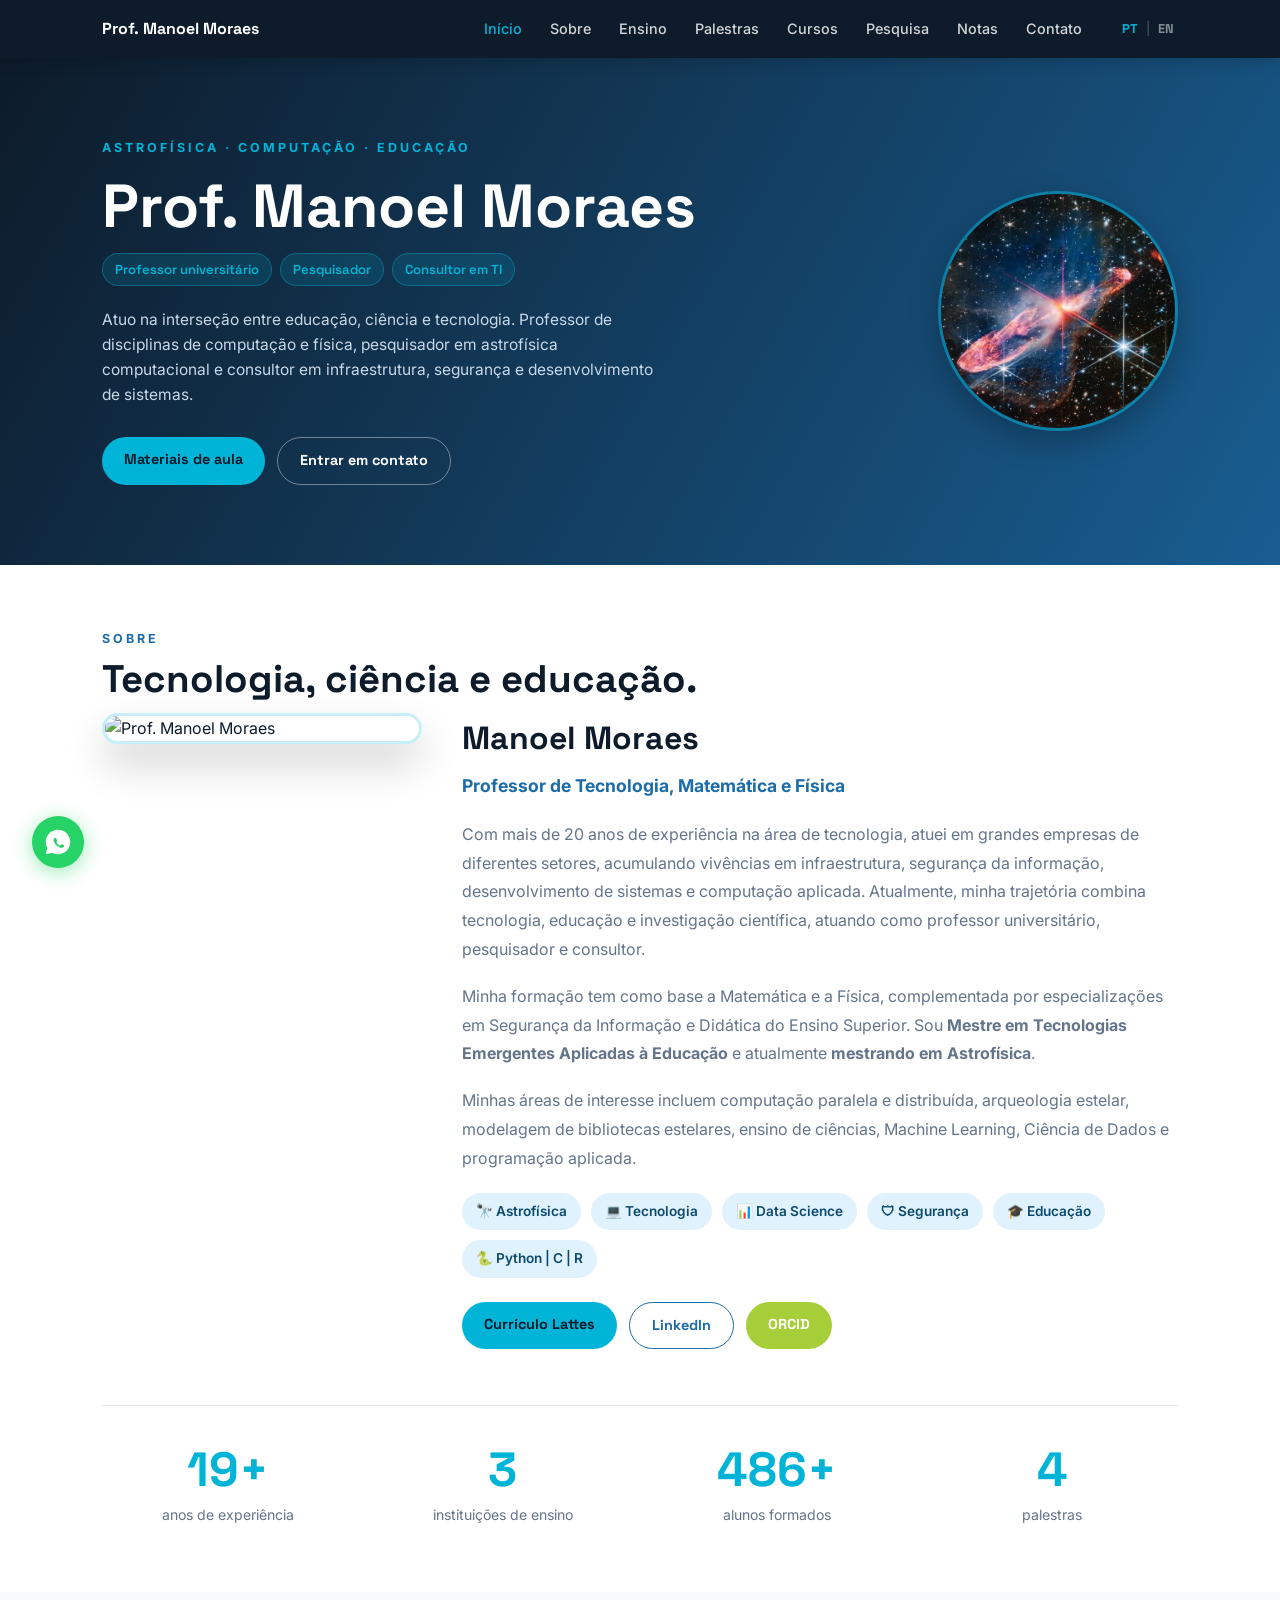
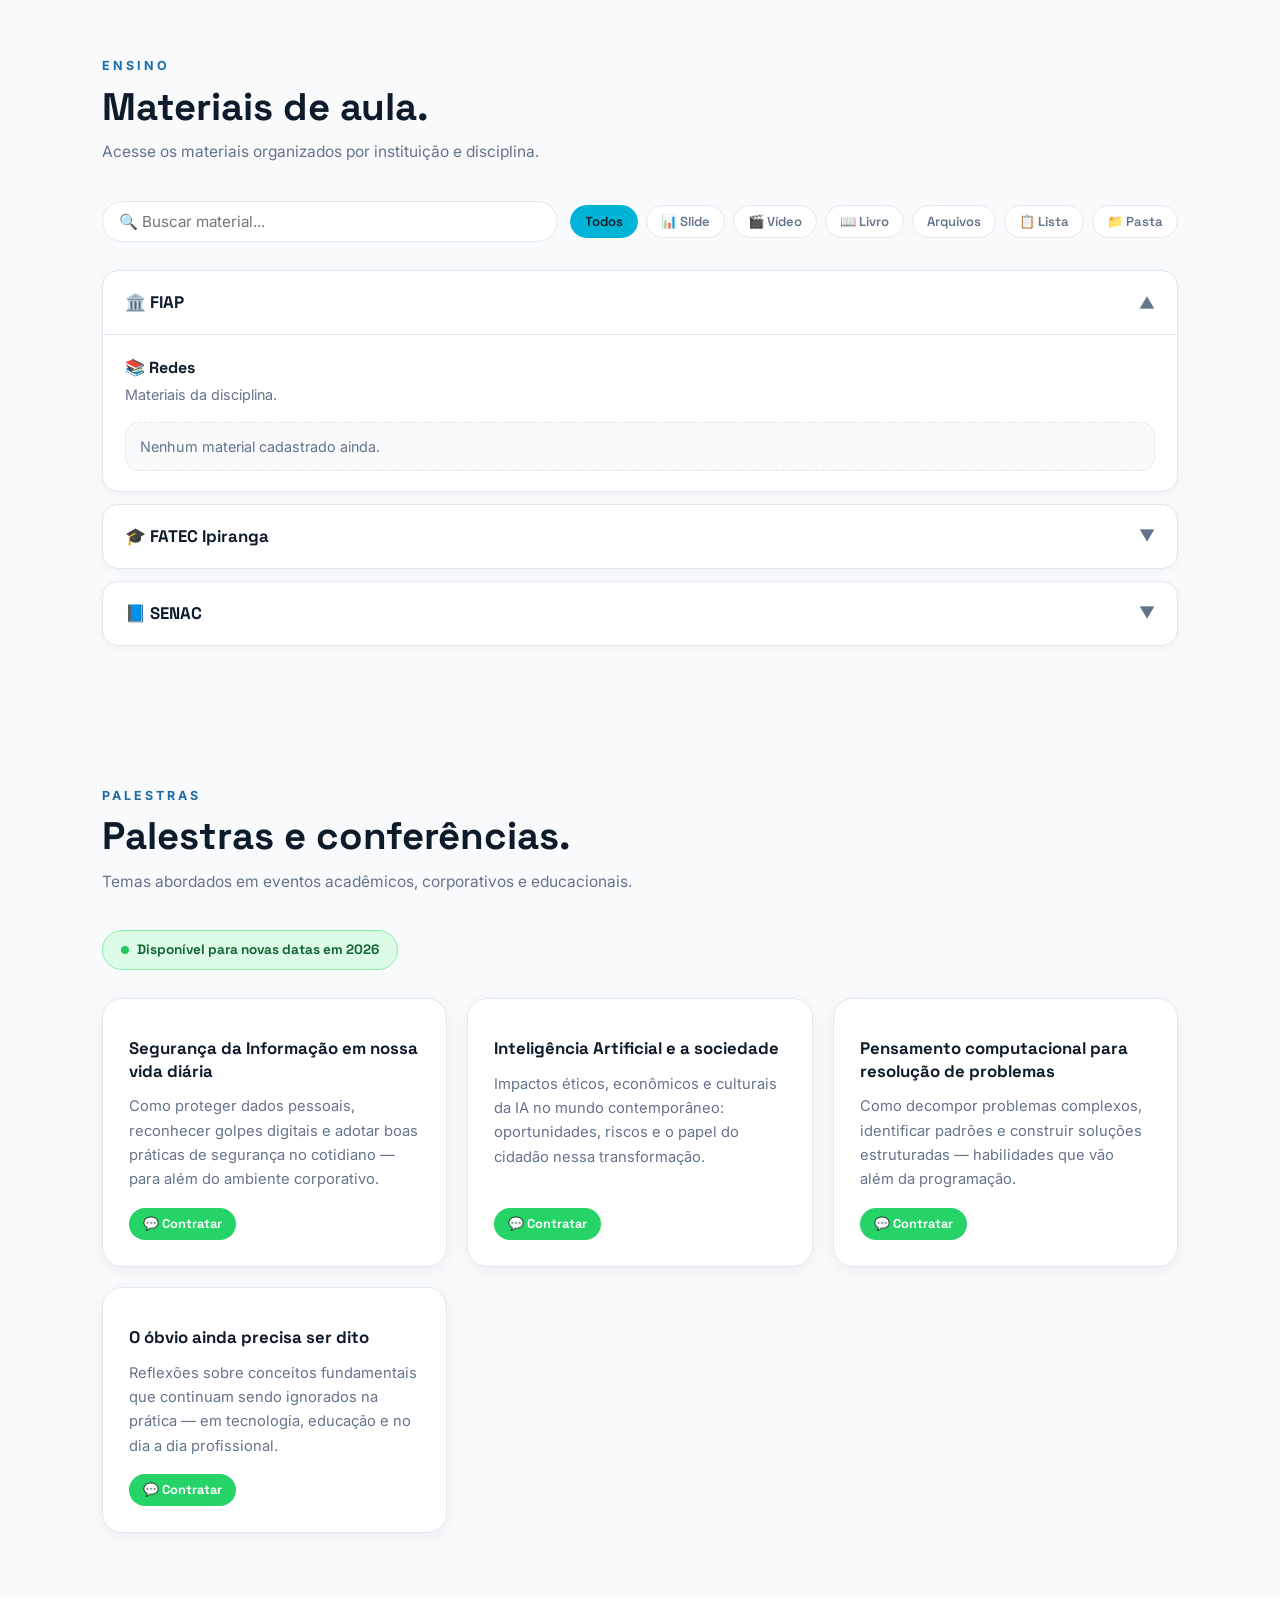
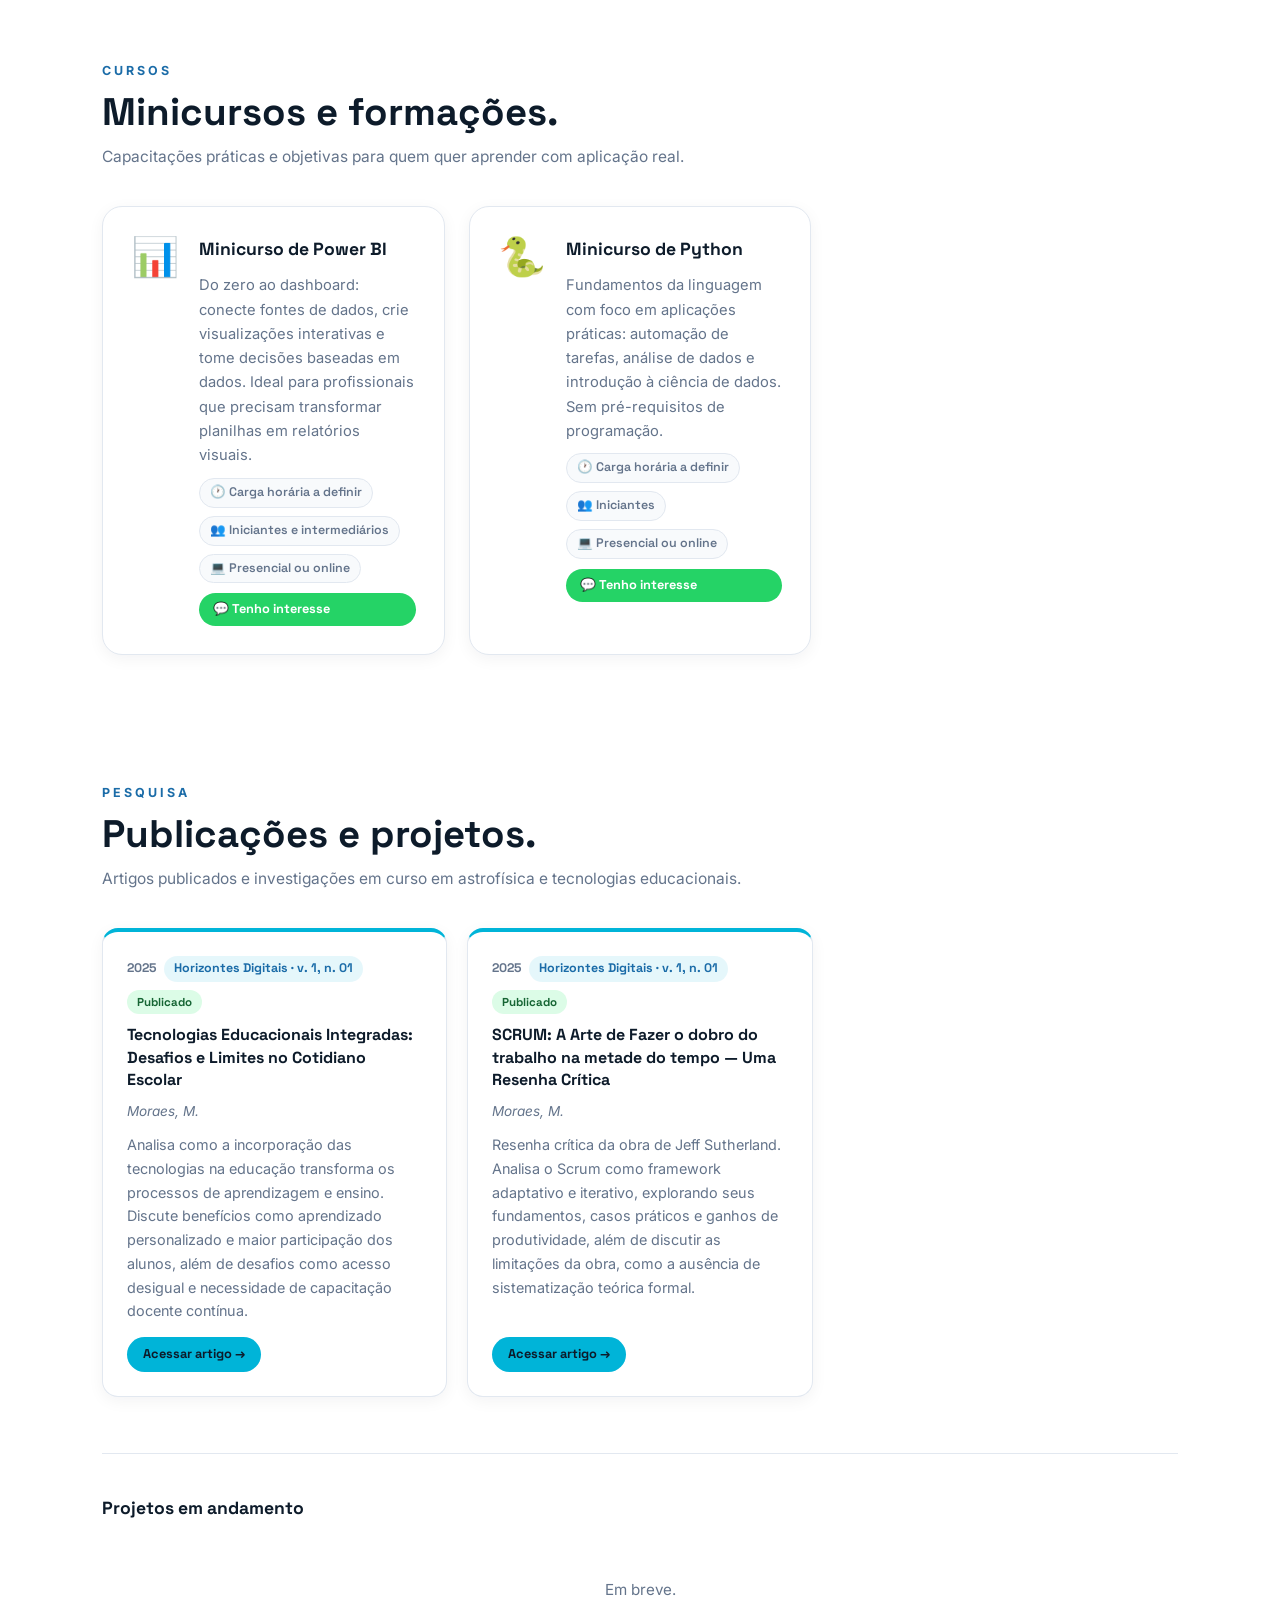
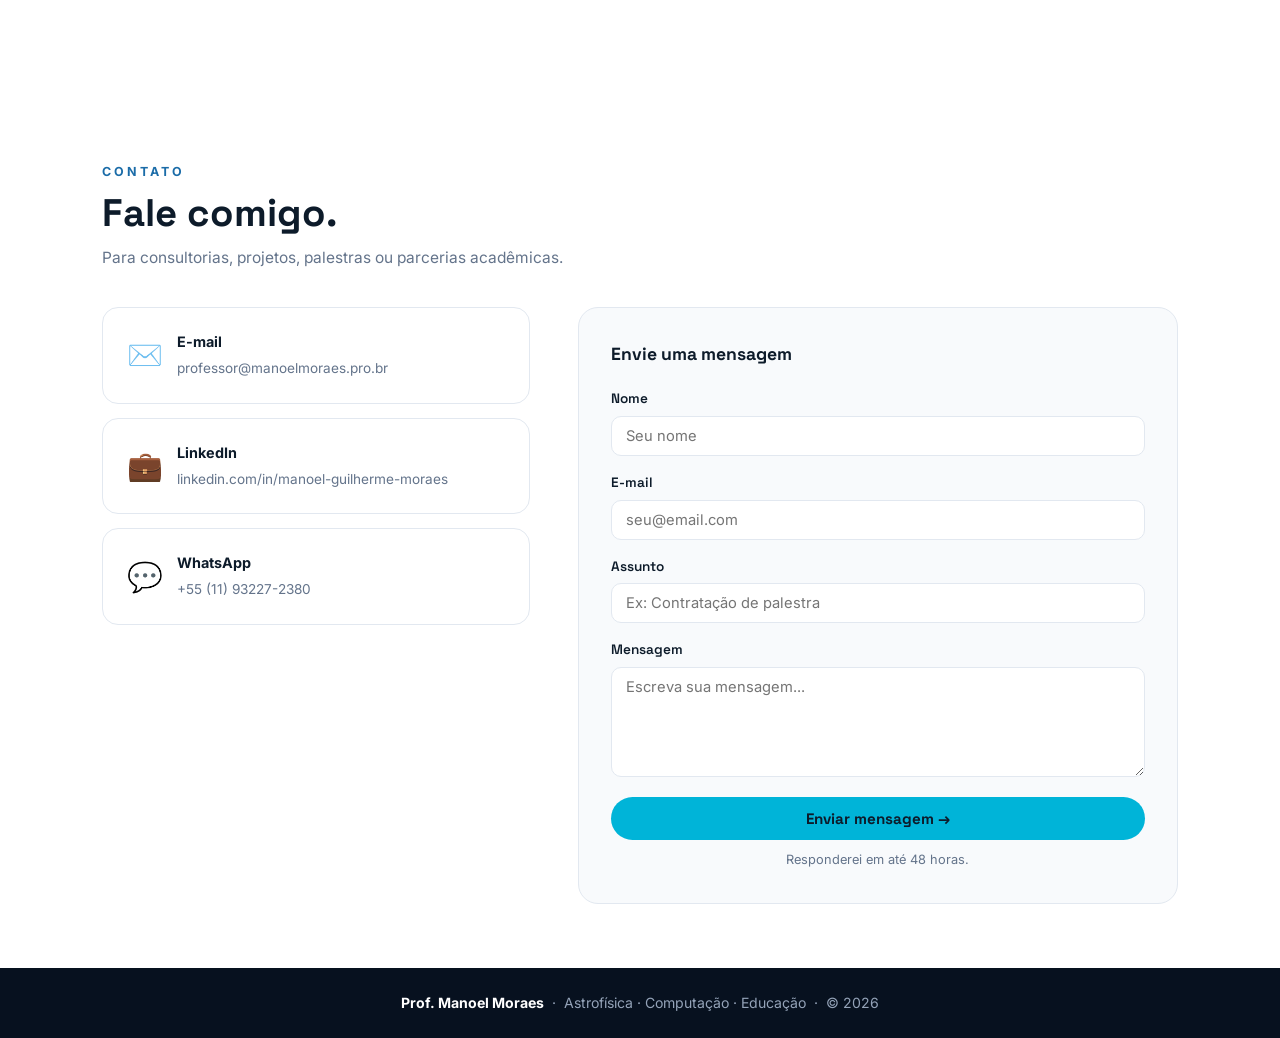
==== index.html @ 5696e964 ". ." ====
<!DOCTYPE html>
<html lang="pt-BR">
<head>
  <meta charset="UTF-8" />
  <meta name="viewport" content="width=device-width, initial-scale=1.0" />
  <title>Prof. Manoel Moraes</title>
  <meta name="description" content="Site pessoal do Prof. Manoel Moraes — professor universitário, pesquisador em astrofísica computacional e consultor em TI. Acesse materiais de aula, currículo e contato." />
  <meta property="og:title" content="Prof. Manoel Moraes" />
  <meta property="og:description" content="Professor universitário, pesquisador em astrofísica computacional e consultor em TI. Acesse materiais de aula e entre em contato." />
  <meta property="og:image" content="https://www.manoelmoraes.pro.br/images/og-image.png" />
  <meta property="og:url" content="https://www.manoelmoraes.pro.br/" />
  <meta property="og:type" content="website" />
  <meta name="twitter:card" content="summary_large_image" />
  <!-- Google Analytics GA4 -->
  <script async src="https://www.googletagmanager.com/gtag/js?id=G-PMF7R7HWPW"></script>
  <script>
    window.dataLayer = window.dataLayer || [];
    function gtag(){dataLayer.push(arguments);}
    gtag('js', new Date());
    gtag('config', 'G-PMF7R7HWPW');
  </script>
  <link rel="preload" as="image" href="images/estrela.webp" type="image/webp" />
  <link rel="sitemap" type="application/xml" href="/sitemap.xml" />
  <link rel="icon" href="favicon.svg" type="image/svg+xml" />
  <link rel="preconnect" href="https://fonts.googleapis.com" />
  <link rel="preconnect" href="https://fonts.gstatic.com" crossorigin />
  <link href="https://fonts.googleapis.com/css2?family=Space+Grotesk:wght@400;600;700;800&family=Inter:wght@400;500&display=swap" rel="stylesheet" />
  <link rel="stylesheet" href="style.css" />
  <!-- Schema markup estruturado -->
  <script type="application/ld+json">
  {
    "@context": "https://schema.org",
    "@graph": [
      {
        "@type": "Person",
        "@id": "https://www.manoelmoraes.pro.br/#manoel",
        "name": "Manoel Moraes",
        "url": "https://www.manoelmoraes.pro.br",
        "image": "https://www.manoelmoraes.pro.br/images/manoel.webp",
        "jobTitle": "Professor Universitário, Pesquisador e Consultor em TI",
        "description": "Professor de Tecnologia, Matemática e Física com mais de 20 anos de experiência. Mestre em Tecnologias Emergentes Aplicadas à Educação e mestrando em Astrofísica.",
        "knowsAbout": ["Astrofísica", "Computação Paralela", "Segurança da Informação", "Machine Learning", "Ciência de Dados", "Redes de Computadores"],
        "sameAs": [
          "https://www.linkedin.com/in/manoel-guilherme-moraes/",
          "https://orcid.org/0009-0005-3374-6882",
          "http://lattes.cnpq.br/6206020585537153"
        ],
        "worksFor": [
          { "@type": "EducationalOrganization", "name": "FIAP" },
          { "@type": "EducationalOrganization", "name": "FATEC Ipiranga" },
          { "@type": "EducationalOrganization", "name": "SENAC" }
        ],
        "email": "professor@manoelmoraes.pro.br"
      },
      {
        "@type": "Course",
        "name": "Minicurso de Power BI",
        "description": "Do zero ao dashboard: conecte fontes de dados, crie visualizações interativas e tome decisões baseadas em dados.",
        "provider": { "@id": "https://www.manoelmoraes.pro.br/#manoel" },
        "courseMode": ["onsite", "online"],
        "educationalLevel": "Iniciantes e intermediários",
        "inLanguage": "pt-BR",
        "url": "https://www.manoelmoraes.pro.br/#cursos"
      },
      {
        "@type": "Course",
        "name": "Minicurso de Python",
        "description": "Fundamentos da linguagem com foco em aplicações práticas: automação de tarefas, análise de dados e introdução à ciência de dados.",
        "provider": { "@id": "https://www.manoelmoraes.pro.br/#manoel" },
        "courseMode": ["onsite", "online"],
        "educationalLevel": "Iniciantes",
        "inLanguage": "pt-BR",
        "url": "https://www.manoelmoraes.pro.br/#cursos"
      }
    ]
  }
  </script>
</head>
<body>

<div id="google_translate_element" style="display:none"></div>

<header>
  <a class="logo" href="#inicio">Prof. Manoel Moraes</a>

  <button class="hamburger" id="hamburger" aria-label="Abrir menu" aria-expanded="false">
    <span></span><span></span><span></span>
  </button>

  <nav class="links" id="menu" aria-label="Menu principal">
    <a href="#inicio">Início</a>
    <a href="#sobre">Sobre</a>
    <a href="#ensino">Ensino</a>
    <a href="#palestras">Palestras</a>
    <a href="#cursos">Cursos</a>
    <a href="#pesquisa">Pesquisa</a>
    <a href="notas.html">Notas</a>
    <a href="#contato">Contato</a>
    <div class="lang-toggle">
      <button class="lang-btn ativo" id="btn-pt" onclick="traduzirPara('pt')">PT</button>
      <span>|</span>
      <button class="lang-btn" id="btn-en" onclick="traduzirPara('en')">EN</button>
    </div>
  </nav>
</header>

<!-- Hero -->
<section class="hero" id="inicio">
  <div>
    <div class="hero-tag">Astrofísica · Computação · Educação</div>
    <h1>Prof. Manoel Moraes</h1>

    <div class="roles">
      <span class="role">Professor universitário</span>
      <span class="role">Pesquisador</span>
      <span class="role">Consultor em TI</span>
    </div>

    <p class="hero-desc">
      Atuo na interseção entre educação, ciência e tecnologia. Professor de disciplinas de computação e física,
      pesquisador em astrofísica computacional e consultor em infraestrutura, segurança e desenvolvimento de sistemas.
    </p>

    <div class="hero-btns">
      <a class="btn btn-primary" href="#ensino">Materiais de aula</a>
      <a class="btn btn-outline" href="#contato">Entrar em contato</a>
    </div>
  </div>

  <div class="hero-photo">
    <picture>
      <source srcset="images/estrela.webp" type="image/webp">
      <img src="images/estrela.png" alt="Astrofísica">
    </picture>
</div>
</section>

<!-- Sobre -->
<section id="sobre" class="bg-branco">
  <div class="sec-tag">Sobre</div>
  <h2>Tecnologia, ciência e educação.</h2>

  <div class="sobre-grid">
    <div class="sobre-foto">
      <picture>
        <source srcset="images/manoel.webp" type="image/webp">
        <img src="images/manoel.png" alt="Prof. Manoel Moraes" loading="lazy">
      </picture>
    </div>

    <div class="sobre-content">
      <h3>Manoel Moraes</h3>
      <h4>Professor de Tecnologia, Matemática e Física</h4>

      <p>
        Com mais de 20 anos de experiência na área de tecnologia, atuei em grandes
        empresas de diferentes setores, acumulando vivências em infraestrutura,
        segurança da informação, desenvolvimento de sistemas e computação aplicada.
        Atualmente, minha trajetória combina tecnologia, educação e investigação
        científica, atuando como professor universitário, pesquisador e consultor.
      </p>

      <p>
        Minha formação tem como base a Matemática e a Física, complementada por
        especializações em Segurança da Informação e Didática do Ensino Superior.
        Sou <strong>Mestre em Tecnologias Emergentes Aplicadas à Educação</strong>
        e atualmente <strong>mestrando em Astrofísica</strong>.
      </p>

      <p>
        Minhas áreas de interesse incluem computação paralela e distribuída,
        arqueologia estelar, modelagem de bibliotecas estelares, ensino de ciências,
        Machine Learning, Ciência de Dados e programação aplicada.
      </p>

      <div class="skills-badges">
        <span>🔭 Astrofísica</span>
        <span>💻 Tecnologia</span>
        <span>📊 Data Science</span>
        <span>🛡 Segurança</span>
        <span>🎓 Educação</span>
        <span>🐍 Python | C | R</span>
      </div>

      <div class="sobre-links">
        <a href="http://lattes.cnpq.br/6206020585537153" class="btn btn-primary" target="_blank" rel="noopener">Currículo Lattes</a>
        <a href="https://www.linkedin.com/in/manoel-guilherme-moraes/" class="btn btn-outline-dark" target="_blank" rel="noopener noreferrer">LinkedIn</a>
        <a href="https://orcid.org/0009-0005-3374-6882" class="btn btn-orcid" target="_blank" rel="noopener noreferrer">ORCID</a>
      </div>
    </div>
  </div>

  <div class="sobre-stats">
    <div class="stat-item">
      <span class="stat-num" data-target="20" data-suffix="+">0</span>
      <span class="stat-label">anos de experiência</span>
    </div>
    <div class="stat-item">
      <span class="stat-num" data-target="3">0</span>
      <span class="stat-label">instituições de ensino</span>
    </div>
    <div class="stat-item">
      <span class="stat-num" data-target="500" data-suffix="+">0</span>
      <span class="stat-label">alunos formados</span>
    </div>
    <div class="stat-item">
      <span class="stat-num" data-target="4">0</span>
      <span class="stat-label">palestras</span>
    </div>
  </div>
</section>

<!-- Ensino -->
<section id="ensino">
  <div class="sec-tag">Ensino</div>
  <h2>Materiais de aula.</h2>
  <p class="desc ensino-intro">
    Acesse os materiais organizados por instituição e disciplina.
   </p>

  <div class="ensino-filtros">
    <input type="search" id="ensino-busca" placeholder="🔍 Buscar material..." autocomplete="off" />
    <div class="filtro-tipos" id="filtro-tipos">
      <button class="filtro-btn ativo" data-tipo="todos">Todos</button>
    </div>
  </div>
  <div id="ensino-container"></div>
</section>

<!-- Palestras -->
<section id="palestras">
  <div class="sec-tag">Palestras</div>
  <h2>Palestras e conferências.</h2>
  <p class="desc">Temas abordados em eventos acadêmicos, corporativos e educacionais.</p>
  <div class="disponibilidade-badge">Disponível para novas datas em 2026</div>
  <div id="palestras-container"></div>
</section>

<!-- Cursos -->
<section id="cursos" class="bg-branco">
  <div class="sec-tag">Cursos</div>
  <h2>Minicursos e formações.</h2>
  <p class="desc">Capacitações práticas e objetivas para quem quer aprender com aplicação real.</p>

  <div class="cursos-grid">

    <div class="curso-card">
      <div class="curso-icone">📊</div>
      <div class="curso-info">
        <h3>Minicurso de Power BI</h3>
        <p>Do zero ao dashboard: conecte fontes de dados, crie visualizações interativas e tome decisões baseadas em dados. Ideal para profissionais que precisam transformar planilhas em relatórios visuais.</p>
        <div class="curso-meta">
          <span class="curso-tag">🕐 Carga horária a definir</span>
          <span class="curso-tag">👥 Iniciantes e intermediários</span>
          <span class="curso-tag">💻 Presencial ou online</span>
        </div>
        <a class="palestra-btn contratar" href="https://wa.me/5511932272380?text=Ol%C3%A1%2C%20Prof.%20Manoel!%20Tenho%20interesse%20no%20Minicurso%20de%20Power%20BI.%20Podemos%20conversar%3F" target="_blank" rel="noopener">💬 Tenho interesse</a>
      </div>
    </div>

    <div class="curso-card">
      <div class="curso-icone">🐍</div>
      <div class="curso-info">
        <h3>Minicurso de Python</h3>
        <p>Fundamentos da linguagem com foco em aplicações práticas: automação de tarefas, análise de dados e introdução à ciência de dados. Sem pré-requisitos de programação.</p>
        <div class="curso-meta">
          <span class="curso-tag">🕐 Carga horária a definir</span>
          <span class="curso-tag">👥 Iniciantes</span>
          <span class="curso-tag">💻 Presencial ou online</span>
        </div>
        <a class="palestra-btn contratar" href="https://wa.me/5511932272380?text=Ol%C3%A1%2C%20Prof.%20Manoel!%20Tenho%20interesse%20no%20Minicurso%20de%20Python.%20Podemos%20conversar%3F" target="_blank" rel="noopener">💬 Tenho interesse</a>
      </div>
    </div>

  </div>
</section>

<!-- Pesquisa -->
<section id="pesquisa" class="bg-branco">
  <div class="sec-tag">Pesquisa</div>
  <h2>Publicações e projetos.</h2>
  <p class="desc">Artigos publicados e investigações em curso em astrofísica e tecnologias educacionais.</p>
  <div id="pesquisa-container"></div>
  <div class="pesquisa-projetos">
    <h3 class="pesquisa-subtitulo">Projetos em andamento</h3>
    <div id="projetos-container"></div>
  </div>
</section>

<!-- Contato -->
<section id="contato" class="bg-branco">
  <div class="sec-tag">Contato</div>
  <h2>Fale comigo.</h2>
  <p class="desc">Para consultorias, projetos, palestras ou parcerias acadêmicas.</p>

  <div class="contato-layout">
    <div class="contato-canais">
      <a class="contato-item" href="mailto:professor@manoelmoraes.pro.br">
        <span class="ico">✉️</span>
        <div>
          <strong>E-mail</strong>
          <span>professor@manoelmoraes.pro.br</span>
        </div>
      </a>
      <a class="contato-item" href="https://www.linkedin.com/in/manoel-guilherme-moraes/" target="_blank" rel="noopener">
        <span class="ico">💼</span>
        <div>
          <strong>LinkedIn</strong>
          <span>linkedin.com/in/manoel-guilherme-moraes</span>
        </div>
      </a>
      <a class="contato-item" href="https://wa.me/5511932272380" target="_blank" rel="noopener">
        <span class="ico">💬</span>
        <div>
          <strong>WhatsApp</strong>
          <span>+55 (11) 93227-2380</span>
        </div>
      </a>
    </div>

    <!-- Formulário Web3Forms (gratuito) — substitua YOUR_ACCESS_KEY pela chave obtida em web3forms.com -->
    <form class="contato-form" id="contato-form">
      <input type="hidden" name="access_key" value="2357dff0-b87d-45b0-a7f8-3ebf77cea35e" />
      <input type="hidden" name="subject" value="Novo contato — site Prof. Manoel Moraes" />
      <input type="checkbox" name="botcheck" style="display:none" />
      <h3>Envie uma mensagem</h3>
      <div class="form-grupo">
        <label for="nome">Nome</label>
        <input type="text" id="nome" name="name" placeholder="Seu nome" required />
      </div>
      <div class="form-grupo">
        <label for="email">E-mail</label>
        <input type="email" id="email" name="email" placeholder="seu@email.com" required />
      </div>
      <div class="form-grupo">
        <label for="assunto">Assunto</label>
        <input type="text" id="assunto" name="assunto" placeholder="Ex: Contratação de palestra" />
      </div>
      <div class="form-grupo">
        <label for="mensagem">Mensagem</label>
        <textarea id="mensagem" name="message" placeholder="Escreva sua mensagem..." required></textarea>
      </div>
      <button type="submit" class="form-submit" id="form-btn">Enviar mensagem →</button>
      <p class="form-aviso" id="form-status">Responderei em até 48 horas.</p>
    </form>
  </div>
</section>

<button id="topo-btn" aria-label="Voltar ao topo" onclick="window.scrollTo({top:0,behavior:'smooth'})">↑</button>

<a id="whatsapp-btn"
   href="https://wa.me/5511932272380?text=Ol%C3%A1%2C%20Prof.%20Manoel!%20Vim%20pelo%20seu%20site%20e%20gostaria%20de%20conversar."
   target="_blank" rel="noopener" aria-label="Conversar no WhatsApp">
  <svg viewBox="0 0 32 32" fill="none" xmlns="http://www.w3.org/2000/svg" width="28" height="28">
    <path d="M16 2C8.268 2 2 8.268 2 16c0 2.478.668 4.799 1.832 6.793L2 30l7.43-1.807A13.94 13.94 0 0016 30c7.732 0 14-6.268 14-14S23.732 2 16 2z" fill="#fff"/>
    <path d="M22.5 19.5c-.3-.15-1.77-.87-2.04-.97-.27-.1-.47-.15-.67.15-.2.3-.77.97-.94 1.17-.17.2-.35.22-.65.07-.3-.15-1.27-.47-2.42-1.49-.9-.8-1.5-1.78-1.68-2.08-.17-.3-.02-.46.13-.61.13-.13.3-.35.45-.52.15-.17.2-.3.3-.5.1-.2.05-.37-.02-.52-.07-.15-.67-1.62-.92-2.22-.24-.58-.49-.5-.67-.51-.17-.01-.37-.01-.57-.01-.2 0-.52.07-.8.37-.27.3-1.04 1.02-1.04 2.48 0 1.46 1.07 2.87 1.22 3.07.15.2 2.1 3.2 5.08 4.49.71.31 1.26.49 1.69.63.71.23 1.36.2 1.87.12.57-.09 1.77-.72 2.02-1.42.25-.7.25-1.3.17-1.42-.07-.12-.27-.2-.57-.35z" fill="#25D366"/>
  </svg>
</a>

<footer>
  <strong>Prof. Manoel Moraes</strong> &nbsp;·&nbsp;
  Astrofísica · Computação · Educação &nbsp;·&nbsp;
  © 2026
</footer>

<script src="script.js" charset="UTF-8"></script>

<!-- Google Translate -->
<script>
  function googleTranslateElementInit() {
    new google.translate.TranslateElement({
      pageLanguage: 'pt',
      includedLanguages: 'en',
      autoDisplay: false
    }, 'google_translate_element');
  }

  function traduzirPara(lang) {
    const select = document.querySelector('.goog-te-combo');
    if (!select) return;
    select.value = lang === 'en' ? 'en' : '';
    select.dispatchEvent(new Event('change'));
    document.getElementById('btn-pt').classList.toggle('ativo', lang === 'pt');
    document.getElementById('btn-en').classList.toggle('ativo', lang === 'en');
  }
</script>
<script src="//translate.google.com/translate_a/element.js?cb=googleTranslateElementInit"></script>

</body>
</html>
---- style.css ----
:root {
      --azul:  #0D1B2A;
      --ciano: #00B4D8;
      --cinza: #64748B;
      --linha: #E2E8F0;
      --fundo: #F8FAFC;
    }

    *, *::before, *::after { box-sizing: border-box; margin: 0; padding: 0; }
    html { scroll-behavior: smooth; }

    body {
      font-family: 'Inter', sans-serif;
      background: var(--fundo);
      color: var(--azul);
      line-height: 1.6;
    }

    h1, h2, h3, .logo { font-family: 'Space Grotesk', sans-serif; }

    /* ── Header ── */
    header {
      background: var(--azul);
      padding: 16px 8%;
      position: sticky;
      top: 0;
      z-index: 100;
      display: flex;
      justify-content: space-between;
      align-items: center;
      box-shadow: 0 2px 16px rgba(0,0,0,0.2);
    }

    .logo {
      color: #fff;
      font-size: 1rem;
      font-weight: 700;
      text-decoration: none;
    }

    nav { display: flex; gap: 28px; align-items: center; }

    nav a {
      color: rgba(255,255,255,0.82);
      text-decoration: none;
      font-size: 0.9rem;
      font-weight: 500;
      transition: color 0.2s;
    }

    nav a:hover { color: var(--ciano); }

    /* ── Toggle PT/EN ── */
    .lang-toggle {
      display: flex;
      align-items: center;
      gap: 4px;
      margin-left: 8px;
      color: rgba(255,255,255,0.3);
      font-size: 0.8rem;
    }

    .lang-btn {
      background: none;
      border: none;
      color: rgba(255,255,255,0.5);
      font-size: 0.8rem;
      font-weight: 700;
      font-family: 'Space Grotesk', sans-serif;
      cursor: pointer;
      padding: 2px 4px;
      border-radius: 4px;
      transition: color 0.15s;
    }

    .lang-btn:hover { color: #fff; }
    .lang-btn.ativo  { color: var(--ciano); }

    /* Esconde barra e frame do Google Translate */
    .goog-te-banner-frame,
    #goog-gt-tt,
    .goog-te-balloon-frame { display: none !important; }
    body { top: 0 !important; }
    nav a.ativo { color: var(--ciano); }

    /* Hamburger */
    .hamburger {
      display: none;
      flex-direction: column;
      gap: 5px;
      background: none;
      border: none;
      cursor: pointer;
      padding: 4px;
    }
    .hamburger span {
      display: block;
      width: 22px;
      height: 2px;
      background: #fff;
      border-radius: 2px;
      transition: 0.3s;
    }
    .hamburger.aberto span:nth-child(1) { transform: translateY(7px) rotate(45deg); }
    .hamburger.aberto span:nth-child(2) { opacity: 0; }
    .hamburger.aberto span:nth-child(3) { transform: translateY(-7px) rotate(-45deg); }

    /* ── Hero ── */
    .hero {
      background:
        linear-gradient(120deg, rgba(13,27,42,0.96), rgba(27,108,168,0.82)),
        var(--azul);
      color: #fff;
      padding: 80px 8%;
      display: grid;
      grid-template-columns: 1fr auto;
      gap: 48px;
      align-items: center;
    }

    .hero-tag {
      color: var(--ciano);
      font-size: 0.78rem;
      font-weight: 700;
      letter-spacing: 3px;
      text-transform: uppercase;
      margin-bottom: 16px;
    }

    .hero h1 {
      font-size: clamp(2.2rem, 5vw, 3.8rem);
      line-height: 1.08;
      margin-bottom: 14px;
    }

    .hero-sub {
      font-size: 1.1rem;
      color: #DDEAF6;
      margin-bottom: 20px;
    }

    .hero-desc {
      color: #C8D8E8;
      font-size: 0.97rem;
      max-width: 560px;
      margin-bottom: 30px;
    }

    .hero-btns { display: flex; gap: 12px; flex-wrap: wrap; }

    .btn {
      padding: 11px 22px;
      border-radius: 999px;
      font-weight: 700;
      font-family: 'Space Grotesk', sans-serif;
      font-size: 0.9rem;
      text-decoration: none;
      transition: 0.2s;
    }
    .btn-primary { background: var(--ciano); color: var(--azul); }
    .btn-primary:hover { background: #02caf5; transform: translateY(-2px); }
    .btn-outline { border: 1.5px solid rgba(255,255,255,0.4); color: #fff; }
    .btn-outline:hover { background: rgba(255,255,255,0.1); transform: translateY(-2px); }
    .btn-outline-dark { border: 1.5px solid #1B6CA8; color: #1B6CA8; }
    .btn-outline-dark:hover { background: rgba(27,108,168,0.08); transform: translateY(-2px); }
    .btn-orcid { background: #A6CE39; color: #fff; }
    .btn-orcid:hover { background: #8fb82e; transform: translateY(-2px); }

    .hero-photo {
  width: 240px;
  height: 240px;
  border-radius: 50%;
  overflow: hidden;
  border: 3px solid rgba(0,180,216,.5);
  box-shadow: 0 12px 30px rgba(0,0,0,.25);
}

.hero-photo img {
  width: 100%;
  height: 100%;
  object-fit: cover;
}

    /* Badges rápidos */
    .roles {
      display: flex;
      gap: 8px;
      flex-wrap: wrap;
      margin-bottom: 22px;
    }
    .role {
      padding: 5px 12px;
      border-radius: 999px;
      background: rgba(0,180,216,0.15);
      border: 1px solid rgba(0,180,216,0.35);
      color: var(--ciano);
      font-size: 0.82rem;
      font-weight: 600;
      font-family: 'Space Grotesk', sans-serif;
    }

    /* ── Seções ── */
    section { padding: 64px 8%; }
    section.bg-branco { background: #fff; }

    .sec-tag {
      color: #1B6CA8;
      font-size: 0.78rem;
      font-weight: 700;
      letter-spacing: 3px;
      text-transform: uppercase;
      margin-bottom: 8px;
    }

    section h2 {
      font-size: clamp(1.7rem, 3.5vw, 2.4rem);
      margin-bottom: 10px;
      line-height: 1.2;
    }

    section .desc {
      color: var(--cinza);
      font-size: 0.97rem;
      max-width: 680px;
      margin-bottom: 36px;
    }

    /* ── Cards de papel ── */
    .cards { display: grid; grid-template-columns: repeat(3,1fr); gap: 20px; }

    .card {
      background: #fff;
      border: 1px solid var(--linha);
      border-radius: 20px;
      padding: 26px;
      box-shadow: 0 4px 16px rgba(15,23,42,0.05);
      transition: transform 0.2s, box-shadow 0.2s;
    }

    .card:hover { transform: translateY(-3px); box-shadow: 0 10px 28px rgba(15,23,42,0.09); }
    .card .icon { font-size: 1.8rem; margin-bottom: 12px; }
    .card h3 { font-size: 1.05rem; margin-bottom: 8px; }
    .card p { color: var(--cinza); font-size: 0.93rem; }

    /* ── Ensino / Acordeão ── */
    .ensino-intro { margin-bottom: 28px; }


    .editar-box {
      background: #E0F2FE;
      border: 1px solid #BAE6FD;
      color: #0C4A6E;
      border-radius: 14px;
      padding: 14px 18px;
      margin: -12px 0 24px;
      font-size: 0.9rem;
    }

    .editar-box code {
      background: rgba(255,255,255,0.75);
      border: 1px solid rgba(12,74,110,0.12);
      border-radius: 6px;
      padding: 2px 6px;
      font-family: Consolas, monospace;
      font-size: 0.86rem;
    }

    .disc-vazia {
      padding: 18px;
      color: var(--cinza);
      font-size: 0.92rem;
      border-bottom: 1px solid var(--linha);
    }

    .uni {
      border: 1px solid var(--linha);
      border-radius: 16px;
      overflow: hidden;
      margin-bottom: 12px;
      background: #fff;
      box-shadow: 0 2px 10px rgba(15,23,42,0.04);
    }

    .uni-header {
      display: flex;
      justify-content: space-between;
      align-items: center;
      padding: 18px 22px;
      cursor: pointer;
      user-select: none;
      transition: background 0.15s;
    }

    .uni-header:hover { background: #F0F9FF; }

    .uni-header h3 {
      font-size: 1.05rem;
      display: flex;
      align-items: center;
      gap: 10px;
    }

    .uni-header .chevron {
      font-size: 1rem;
      color: var(--cinza);
      transition: transform 0.25s;
    }

    .uni.aberto > .uni-header > .chevron { transform: rotate(180deg); }

    .uni-body {
      display: none;
      border-top: 1px solid var(--linha);
    }

    .uni.aberto .uni-body { display: block; }

    /* Tabela de materiais */
    .mat-table {
      width: 100%;
      border-collapse: collapse;
    }

    .mat-table thead {
      background: var(--azul);
      color: #fff;
    }

    .mat-table th {
      padding: 12px 18px;
      text-align: left;
      font-family: 'Space Grotesk', sans-serif;
      font-size: 0.83rem;
      font-weight: 600;
    }

    .mat-table td {
      padding: 12px 18px;
      font-size: 0.92rem;
      border-bottom: 1px solid var(--linha);
      vertical-align: middle;
    }

    .mat-table tr:last-child td { border-bottom: none; }
    .mat-table tr:hover td { background: #F0F9FF; }

    .tipo {
      display: inline-block;
      padding: 3px 9px;
      border-radius: 999px;
      font-size: 0.78rem;
      font-weight: 700;
      font-family: 'Space Grotesk', sans-serif;
    }
    .tipo-slide  { background: #DBEAFE; color: #1e40af; }
    .tipo-lista  { background: #DCFCE7; color: #166534; }
    .tipo-prova  { background: #FEF3C7; color: #92400e; }
    .tipo-nota   { background: #F3E8FF; color: #6b21a8; }
    .tipo-livro  { background: #FEF9C3; color: #854D0E; }
    .tipo-pasta  { background: #FEF3C7; color: #B45309; }
    .tipo-video  { background: #FCE7F3; color: #9D174D; }
    .tipo-zip        { background: #F1F5F9; color: #475569; }
    .tipo-aplicativo { background: #ECFDF5; color: #065F46; }

    .mat-link {
      display: inline-block;
      padding: 4px 11px;
      border-radius: 999px;
      font-size: 0.8rem;
      font-weight: 700;
      text-decoration: none;
      font-family: 'Space Grotesk', sans-serif;
      transition: 0.15s;
      margin-right: 4px;
    }
    .mat-link.pdf { background: var(--ciano); color: var(--azul); }
    .mat-link.pdf:hover { background: #02caf5; }
    .mat-link.drive { border: 1px solid var(--linha); color: #1B6CA8; }
    .mat-link.drive:hover { border-color: #1B6CA8; }

    .disc-title {
      background: var(--fundo);
      padding: 10px 18px;
      font-size: 0.85rem;
      font-weight: 700;
      color: #1B6CA8;
      font-family: 'Space Grotesk', sans-serif;
      border-bottom: 1px solid var(--linha);
      letter-spacing: 0.3px;
    }


    /* ── Busca e filtro de materiais ── */
    .ensino-filtros {
      display: flex;
      flex-wrap: wrap;
      gap: 12px;
      align-items: center;
      margin-bottom: 28px;
    }

    #ensino-busca {
      flex: 1 1 240px;
      padding: 10px 16px;
      border: 1.5px solid var(--linha);
      border-radius: 999px;
      font-size: 0.95rem;
      font-family: 'Inter', sans-serif;
      background: #fff;
      color: var(--azul);
      outline: none;
      transition: border-color 0.2s;
    }

    #ensino-busca:focus {
      border-color: var(--ciano);
    }

    .filtro-tipos {
      display: flex;
      flex-wrap: wrap;
      gap: 8px;
    }

    .filtro-btn {
      padding: 7px 14px;
      border: 1.5px solid var(--linha);
      border-radius: 999px;
      background: #fff;
      color: var(--cinza);
      font-size: 0.82rem;
      font-family: 'Space Grotesk', sans-serif;
      font-weight: 600;
      cursor: pointer;
      transition: 0.15s;
    }

    .filtro-btn:hover {
      border-color: var(--ciano);
      color: var(--azul);
    }

    .filtro-btn.ativo {
      background: var(--ciano);
      border-color: var(--ciano);
      color: var(--azul);
    }

    .ensino-vazio {
      text-align: center;
      color: var(--cinza);
      padding: 32px;
      font-size: 0.95rem;
    }

    .disc-pdf-card {
      padding: 20px 22px;
      border-bottom: 1px solid var(--linha);
    }

    .disc-pdf-card:last-child { border-bottom: none; }

    .disc-pdf-head {
      display: flex;
      justify-content: space-between;
      gap: 16px;
      align-items: flex-start;
      margin-bottom: 14px;
    }

    .disc-pdf-head strong {
      display: block;
      font-family: 'Space Grotesk', sans-serif;
      font-size: 1rem;
      margin-bottom: 2px;
    }

    .disc-pdf-head span {
      color: var(--cinza);
      font-size: 0.9rem;
    }

    .pdf-lista {
      display: grid;
      gap: 10px;
    }

    .pdf-item {
      display: grid;
      grid-template-columns: 1fr auto;
      gap: 12px;
      align-items: center;
      padding: 12px 14px;
      background: var(--fundo);
      border: 1px solid var(--linha);
      border-radius: 14px;
    }

    .pdf-item-info strong {
      display: block;
      font-size: 0.92rem;
      margin-bottom: 2px;
    }

    .pdf-item-info span {
      color: var(--cinza);
      font-size: 0.82rem;
    }

    .pdf-btn {
      display: inline-block;
      padding: 7px 14px;
      border-radius: 999px;
      background: var(--ciano);
      color: var(--azul);
      font-size: 0.82rem;
      font-weight: 700;
      font-family: 'Space Grotesk', sans-serif;
      text-decoration: none;
      white-space: nowrap;
      transition: 0.15s;
    }

    .pdf-btn:hover {
      background: #02caf5;
      transform: translateY(-1px);
    }

    .sem-pdf {
      padding: 12px 14px;
      background: var(--fundo);
      border: 1px dashed var(--linha);
      border-radius: 14px;
      color: var(--cinza);
      font-size: 0.9rem;
    }

    @media (max-width: 580px) {
      .pdf-item { grid-template-columns: 1fr; }
      .pdf-btn { text-align: center; }
    }



    /* ── Dropdown das disciplinas ── */
    .disc-dropdown {
      border-bottom: 1px solid var(--linha);
      background: #fff;
    }

    .disc-dropdown:last-child {
      border-bottom: none;
    }

    .disc-toggle {
      display: flex;
      justify-content: space-between;
      gap: 16px;
      align-items: center;
      padding: 18px 22px;
      cursor: pointer;
      user-select: none;
      transition: background 0.15s;
    }

    .disc-toggle:hover {
      background: #F0F9FF;
    }

    .disc-toggle strong {
      display: block;
      font-family: 'Space Grotesk', sans-serif;
      font-size: 1rem;
      margin-bottom: 2px;
    }

    .disc-toggle span:not(.chevron) {
      color: var(--cinza);
      font-size: 0.9rem;
    }

    .disc-toggle .chevron {
      color: var(--cinza);
      font-size: 0.95rem;
      transition: transform 0.25s;
      flex-shrink: 0;
    }

    .disc-body {
      display: none;
      padding: 0 22px 20px;
    }

    .disc-dropdown.aberto .disc-body {
      display: block;
    }

    .disc-dropdown.aberto .chevron {
      transform: rotate(180deg);
    }

    /* ── Cursos ── */
    .cursos-grid {
      display: grid;
      grid-template-columns: repeat(auto-fill, minmax(320px, 1fr));
      gap: 24px;
    }

    .curso-card {
      background: #fff;
      border: 1px solid var(--linha);
      border-radius: 20px;
      padding: 28px;
      display: flex;
      gap: 20px;
      align-items: flex-start;
      box-shadow: 0 4px 16px rgba(15,23,42,0.05);
      transition: transform 0.2s, box-shadow 0.2s;
    }

    .curso-card:hover {
      transform: translateY(-3px);
      box-shadow: 0 10px 28px rgba(15,23,42,0.09);
    }

    .curso-icone {
      font-size: 2.4rem;
      flex-shrink: 0;
      line-height: 1;
      margin-top: 2px;
    }

    .curso-info { display: flex; flex-direction: column; gap: 10px; min-width: 0; }

    .curso-info h3 { font-size: 1.1rem; margin: 0; }

    .curso-info p { color: var(--cinza); font-size: 0.92rem; line-height: 1.65; margin: 0; }

    .curso-meta { display: flex; flex-wrap: wrap; gap: 8px; }

    .curso-tag {
      font-size: 0.78rem;
      font-weight: 600;
      font-family: 'Space Grotesk', sans-serif;
      background: var(--fundo);
      border: 1px solid var(--linha);
      color: var(--cinza);
      padding: 4px 10px;
      border-radius: 999px;
    }

    @media (max-width: 580px) {
      .curso-card { flex-direction: column; gap: 12px; }
    }

    /* ── Pesquisa ── */
    .artigos-grid {
      display: grid;
      grid-template-columns: repeat(auto-fill, minmax(300px, 1fr));
      gap: 20px;
    }

    .artigo-card {
      background: #fff;
      border: 1px solid var(--linha);
      border-top: 4px solid var(--ciano);
      border-radius: 16px;
      padding: 24px;
      display: flex;
      flex-direction: column;
      gap: 10px;
      box-shadow: 0 4px 16px rgba(15,23,42,0.05);
      transition: transform 0.2s, box-shadow 0.2s;
    }

    .artigo-card:hover {
      transform: translateY(-3px);
      box-shadow: 0 10px 28px rgba(15,23,42,0.09);
    }

    .artigo-meta {
      display: flex;
      flex-wrap: wrap;
      gap: 8px;
      align-items: center;
    }

    .artigo-ano {
      font-size: 0.78rem;
      font-weight: 700;
      color: var(--cinza);
      font-family: 'Space Grotesk', sans-serif;
    }

    .artigo-venue {
      font-size: 0.78rem;
      font-weight: 700;
      padding: 3px 10px;
      border-radius: 999px;
      background: rgba(0,180,216,0.1);
      color: #1B6CA8;
      font-family: 'Space Grotesk', sans-serif;
    }

    .artigo-card h3 {
      font-size: 1rem;
      line-height: 1.4;
      margin: 0;
    }

    .artigo-autores {
      color: var(--cinza);
      font-size: 0.85rem;
      font-style: italic;
    }

    .artigo-card p {
      color: var(--cinza);
      font-size: 0.9rem;
      line-height: 1.65;
      flex: 1;
    }

    .artigo-btn {
      display: inline-block;
      margin-top: 4px;
      padding: 7px 16px;
      border-radius: 999px;
      background: var(--ciano);
      color: var(--azul);
      font-size: 0.8rem;
      font-weight: 700;
      font-family: 'Space Grotesk', sans-serif;
      text-decoration: none;
      width: fit-content;
      transition: 0.15s;
    }

    .artigo-btn:hover { background: #02caf5; transform: translateY(-1px); }

    /* ── Badges de status (artigos e projetos) ── */
    .pesquisa-status {
      font-size: 0.72rem;
      font-weight: 700;
      font-family: 'Space Grotesk', sans-serif;
      padding: 3px 10px;
      border-radius: 999px;
    }

    .status-publicado  { background: #DCFCE7; color: #166534; }
    .status-preprint   { background: #DBEAFE; color: #1E40AF; }
    .status-revisao    { background: #FEF3C7; color: #B45309; }
    .status-andamento  { background: #EDE9FE; color: #5B21B6; }
    .status-coleta     { background: #DBEAFE; color: #1D4ED8; }
    .status-analise    { background: #FEF3C7; color: #92400E; }
    .status-escrita    { background: #F3E8FF; color: #6B21A8; }

    /* ── Projetos em andamento ── */
    .pesquisa-projetos {
      margin-top: 56px;
      padding-top: 40px;
      border-top: 1px solid var(--linha);
    }

    .pesquisa-subtitulo {
      font-family: 'Space Grotesk', sans-serif;
      font-size: 1.1rem;
      font-weight: 700;
      color: var(--azul);
      margin-bottom: 24px;
    }

    .projetos-grid {
      display: grid;
      grid-template-columns: repeat(auto-fill, minmax(300px, 1fr));
      gap: 24px;
    }

    .projeto-card {
      background: #fff;
      border: 1.5px solid var(--linha);
      border-radius: 20px;
      padding: 28px;
      display: flex;
      flex-direction: column;
      gap: 10px;
      transition: box-shadow 0.2s, transform 0.2s;
    }

    .projeto-card:hover {
      box-shadow: 0 8px 24px rgba(0,0,0,0.08);
      transform: translateY(-2px);
    }

    .projeto-card h3 {
      font-family: 'Space Grotesk', sans-serif;
      font-size: 1rem;
      font-weight: 700;
      color: var(--azul);
      line-height: 1.4;
    }

    .projeto-card p {
      color: var(--cinza);
      font-size: 0.9rem;
      line-height: 1.6;
      flex: 1;
    }

    /* ── Badge disponibilidade ── */
    .disponibilidade-badge {
      display: inline-flex;
      align-items: center;
      gap: 8px;
      background: #DCFCE7;
      border: 1.5px solid #86EFAC;
      color: #166534;
      padding: 8px 18px;
      border-radius: 999px;
      font-size: 0.85rem;
      font-weight: 700;
      font-family: 'Space Grotesk', sans-serif;
      margin-bottom: 28px;
    }

    .disponibilidade-badge::before {
      content: '';
      width: 8px;
      height: 8px;
      border-radius: 50%;
      background: #22C55E;
      animation: pulso 1.8s ease-in-out infinite;
      flex-shrink: 0;
    }

    @keyframes pulso {
      0%, 100% { opacity: 1; transform: scale(1); }
      50%       { opacity: 0.5; transform: scale(0.75); }
    }

    /* ── Palestras ── */
    .palestras-grid {
      display: grid;
      grid-template-columns: repeat(auto-fill, minmax(300px, 1fr));
      gap: 20px;
    }

    .palestra-card {
      background: #fff;
      border: 1px solid var(--linha);
      border-radius: 20px;
      padding: 26px;
      box-shadow: 0 4px 16px rgba(15,23,42,0.05);
      display: flex;
      flex-direction: column;
      gap: 12px;
      transition: transform 0.2s, box-shadow 0.2s;
    }

    .palestra-card:hover {
      transform: translateY(-3px);
      box-shadow: 0 10px 28px rgba(15,23,42,0.09);
    }

    .palestra-meta {
      display: flex;
      flex-wrap: wrap;
      gap: 8px;
      align-items: center;
    }

    .palestra-data {
      font-size: 0.78rem;
      font-weight: 700;
      color: var(--cinza);
      font-family: 'Space Grotesk', sans-serif;
    }

    .palestra-evento {
      font-size: 0.78rem;
      font-weight: 700;
      padding: 3px 10px;
      border-radius: 999px;
      background: rgba(0,180,216,0.1);
      color: #1B6CA8;
      font-family: 'Space Grotesk', sans-serif;
    }

    .palestra-card h3 {
      font-size: 1.05rem;
      line-height: 1.35;
      margin: 0;
    }

    .palestra-card p {
      color: var(--cinza);
      font-size: 0.92rem;
      line-height: 1.65;
      flex: 1;
    }

    .palestra-btns {
      display: flex;
      gap: 8px;
      flex-wrap: wrap;
      margin-top: 4px;
    }

    .palestra-btn {
      display: inline-block;
      padding: 6px 14px;
      border-radius: 999px;
      font-size: 0.8rem;
      font-weight: 700;
      font-family: 'Space Grotesk', sans-serif;
      text-decoration: none;
      transition: 0.15s;
    }

    .palestra-btn.slides { background: var(--ciano); color: var(--azul); }
    .palestra-btn.slides:hover { background: #02caf5; transform: translateY(-1px); }
    .palestra-btn.video { border: 1.5px solid #1B6CA8; color: #1B6CA8; }
    .palestra-btn.video:hover { background: rgba(27,108,168,0.08); transform: translateY(-1px); }
    .palestra-btn.contratar { background: #25D366; color: #fff; margin-top: auto; }
    .palestra-btn.contratar:hover { background: #1ebe5a; transform: translateY(-1px); }

    /* ── Contato ── */
    .contato-grid {
      display: grid;
      grid-template-columns: repeat(3,1fr);
      gap: 18px;
    }

    .contato-item {
      background: #fff;
      border: 1px solid var(--linha);
      border-radius: 16px;
      padding: 22px 24px;
      display: flex;
      align-items: center;
      gap: 14px;
      text-decoration: none;
      color: var(--azul);
      transition: 0.2s;
    }

    .contato-item:hover {
      border-color: var(--ciano);
      transform: translateY(-2px);
      box-shadow: 0 8px 20px rgba(0,180,216,0.12);
    }

    .contato-item .ico { font-size: 1.8rem; }
    .contato-item strong { display: block; font-size: 0.9rem; margin-bottom: 2px; }
    .contato-item span { font-size: 0.85rem; color: var(--cinza); }

    /* ── Animações de entrada ── */
    .fade-in {
      opacity: 0;
      transform: translateY(24px);
      transition: opacity 0.55s ease, transform 0.55s ease;
    }
    .fade-in.visivel {
      opacity: 1;
      transform: translateY(0);
    }

    /* ── Voltar ao topo ── */
    #topo-btn {
      position: fixed;
      bottom: 32px;
      right: 32px;
      width: 44px;
      height: 44px;
      border-radius: 50%;
      background: var(--ciano);
      color: var(--azul);
      border: none;
      font-size: 1.1rem;
      cursor: pointer;
      display: flex;
      align-items: center;
      justify-content: center;
      box-shadow: 0 4px 16px rgba(0,180,216,0.35);
      opacity: 0;
      pointer-events: none;
      transform: translateY(12px);
      transition: opacity 0.3s, transform 0.3s;
      z-index: 200;
    }

    #topo-btn.visivel {
      opacity: 1;
      pointer-events: auto;
      transform: translateY(0);
    }

    #topo-btn:hover { background: #02caf5; transform: translateY(-2px); }

    /* ── Botão flutuante WhatsApp ── */
    #whatsapp-btn {
      position: fixed;
      bottom: 32px;
      left: 32px;
      width: 52px;
      height: 52px;
      border-radius: 50%;
      background: #25D366;
      display: flex;
      align-items: center;
      justify-content: center;
      box-shadow: 0 4px 20px rgba(37,211,102,0.45);
      transition: transform 0.2s, box-shadow 0.2s;
      z-index: 200;
    }

    #whatsapp-btn:hover {
      transform: translateY(-3px);
      box-shadow: 0 8px 28px rgba(37,211,102,0.55);
    }

    /* ── Formulário de contato ── */
    .contato-layout {
      display: grid;
      grid-template-columns: 1fr 1.4fr;
      gap: 48px;
      align-items: start;
    }

    .contato-canais { display: flex; flex-direction: column; gap: 14px; }

    .contato-form {
      background: var(--fundo);
      border: 1px solid var(--linha);
      border-radius: 20px;
      padding: 32px;
    }

    .contato-form h3 {
      font-size: 1.1rem;
      margin-bottom: 20px;
    }

    .form-grupo { display: flex; flex-direction: column; gap: 6px; margin-bottom: 16px; }

    .form-grupo label {
      font-size: 0.85rem;
      font-weight: 600;
      font-family: 'Space Grotesk', sans-serif;
      color: var(--azul);
    }

    .form-grupo input,
    .form-grupo textarea {
      padding: 10px 14px;
      border: 1.5px solid var(--linha);
      border-radius: 10px;
      font-family: 'Inter', sans-serif;
      font-size: 0.92rem;
      color: var(--azul);
      background: #fff;
      transition: border-color 0.2s;
      outline: none;
      resize: vertical;
    }

    .form-grupo input:focus,
    .form-grupo textarea:focus { border-color: var(--ciano); }

    .form-grupo textarea { min-height: 110px; }

    .form-submit {
      width: 100%;
      padding: 12px;
      background: var(--ciano);
      color: var(--azul);
      border: none;
      border-radius: 999px;
      font-family: 'Space Grotesk', sans-serif;
      font-size: 0.95rem;
      font-weight: 700;
      cursor: pointer;
      transition: 0.2s;
      margin-top: 4px;
    }

    .form-submit:hover { background: #02caf5; transform: translateY(-2px); }

    .form-aviso {
      font-size: 0.8rem;
      color: var(--cinza);
      margin-top: 10px;
      text-align: center;
    }

    @media (max-width: 860px) {
      .contato-layout { grid-template-columns: 1fr; }
    }

    /* ── Footer ── */
    footer {
      background: #07111F;
      color: #94A3B8;
      text-align: center;
      padding: 24px 8%;
      font-size: 0.88rem;
    }

    footer strong { color: #fff; }

    /* ── Responsive ── */
    @media (max-width: 860px) {
      .hero { grid-template-columns: 1fr; }
      .hero-photo { display: none; }
      .cards { grid-template-columns: 1fr 1fr; }
      .contato-grid { grid-template-columns: 1fr; }
    }

    @media (max-width: 580px) {
      .cards { grid-template-columns: 1fr; }
      section, .hero, header { padding-left: 6%; padding-right: 6%; }
      nav.links { display: none; flex-direction: column; width: 100%; }
      nav.links.aberto { display: flex; }
      header { flex-wrap: wrap; gap: 12px; }
      .hamburger { display: flex; }
    }

/* ── Sobre ── */
.sobre-grid {
  display: grid;
  grid-template-columns: minmax(240px, 320px) 1fr;
  gap: 40px;
  align-items: start;
}

.sobre-foto {
  width: 100%;
  max-width: 320px;
  justify-self: center;
}

.sobre-foto img {
  width: 100%;
  height: auto;
  display: block;
  border-radius: 24px;
  box-shadow: 0 20px 40px rgba(0,0,0,.18);
  border: 3px solid rgba(0,180,216,.22);
}

.sobre-content {
  min-width: 0;
}

.sobre-content h3 {
  font-size: 2rem;
  margin-bottom: 8px;
}

.sobre-content h4 {
  color: #1B6CA8;
  margin-bottom: 20px;
  font-size: 1.1rem;
}

.sobre-content p {
  margin-bottom: 18px;
  color: #64748B;
  line-height: 1.8;
}

.skills-badges {
  display: flex;
  flex-wrap: wrap;
  gap: 10px;
  margin-top: 20px;
}

.skills-badges span {
  background: #E0F2FE;
  color: #0C4A6E;
  padding: 8px 14px;
  border-radius: 999px;
  font-size: 0.85rem;
  font-weight: 600;
}

.sobre-links {
  display: flex;
  gap: 12px;
  margin-top: 24px;
  flex-wrap: wrap;
}

/* ── Contadores ── */
.sobre-stats {
  display: grid;
  grid-template-columns: repeat(4, 1fr);
  gap: 24px;
  margin-top: 56px;
  padding-top: 40px;
  border-top: 1px solid var(--linha);
}

.stat-item {
  text-align: center;
}

.stat-num {
  display: block;
  font-family: 'Space Grotesk', sans-serif;
  font-size: clamp(2rem, 4vw, 3rem);
  font-weight: 800;
  color: var(--ciano);
  line-height: 1;
  margin-bottom: 8px;
}

.stat-label {
  color: var(--cinza);
  font-size: 0.88rem;
  line-height: 1.4;
}

@media (max-width: 580px) {
  .sobre-stats {
    grid-template-columns: repeat(2, 1fr);
    gap: 20px;
  }
}

@media (max-width: 860px) {
  .sobre-grid {
    grid-template-columns: 1fr;
    gap: 28px;
  }

  .sobre-foto {
    max-width: 280px;
  }
}

@media (max-width: 580px) {
  .sobre-foto {
    max-width: 240px;
  }
}
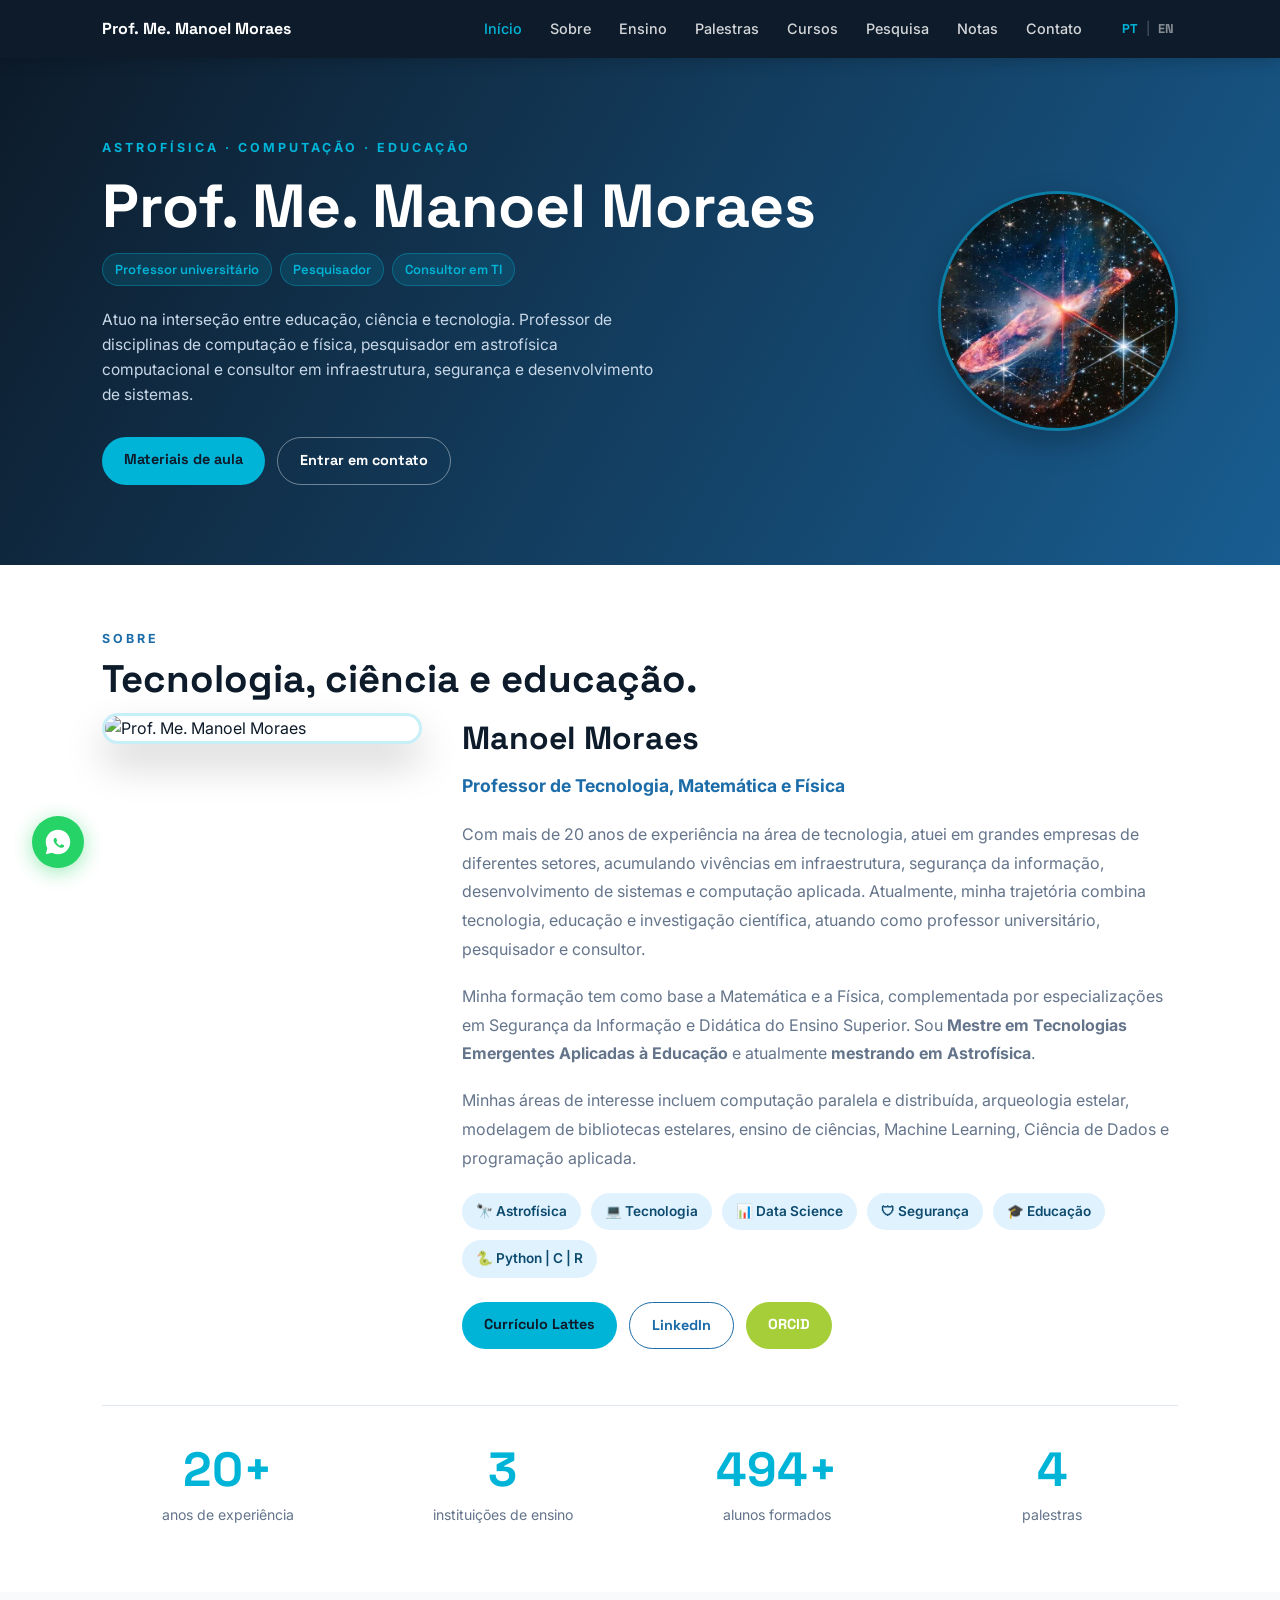
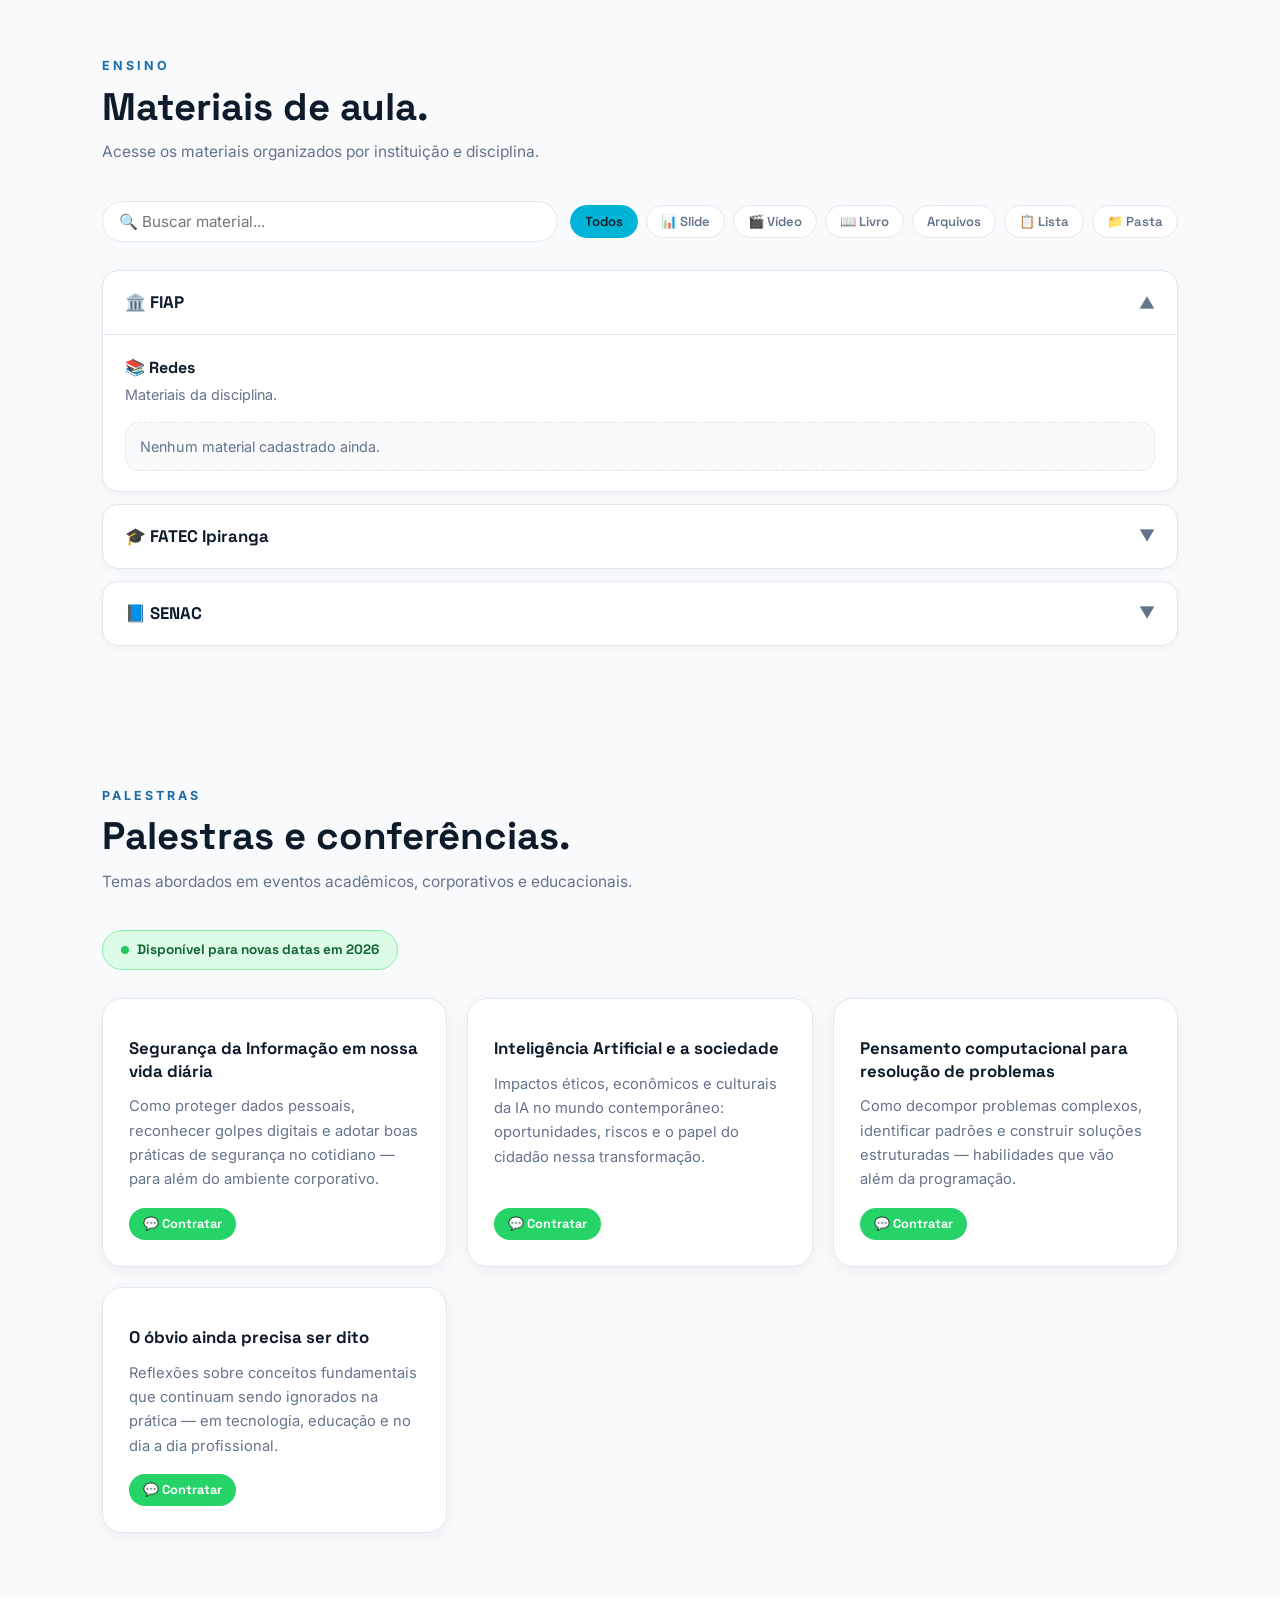
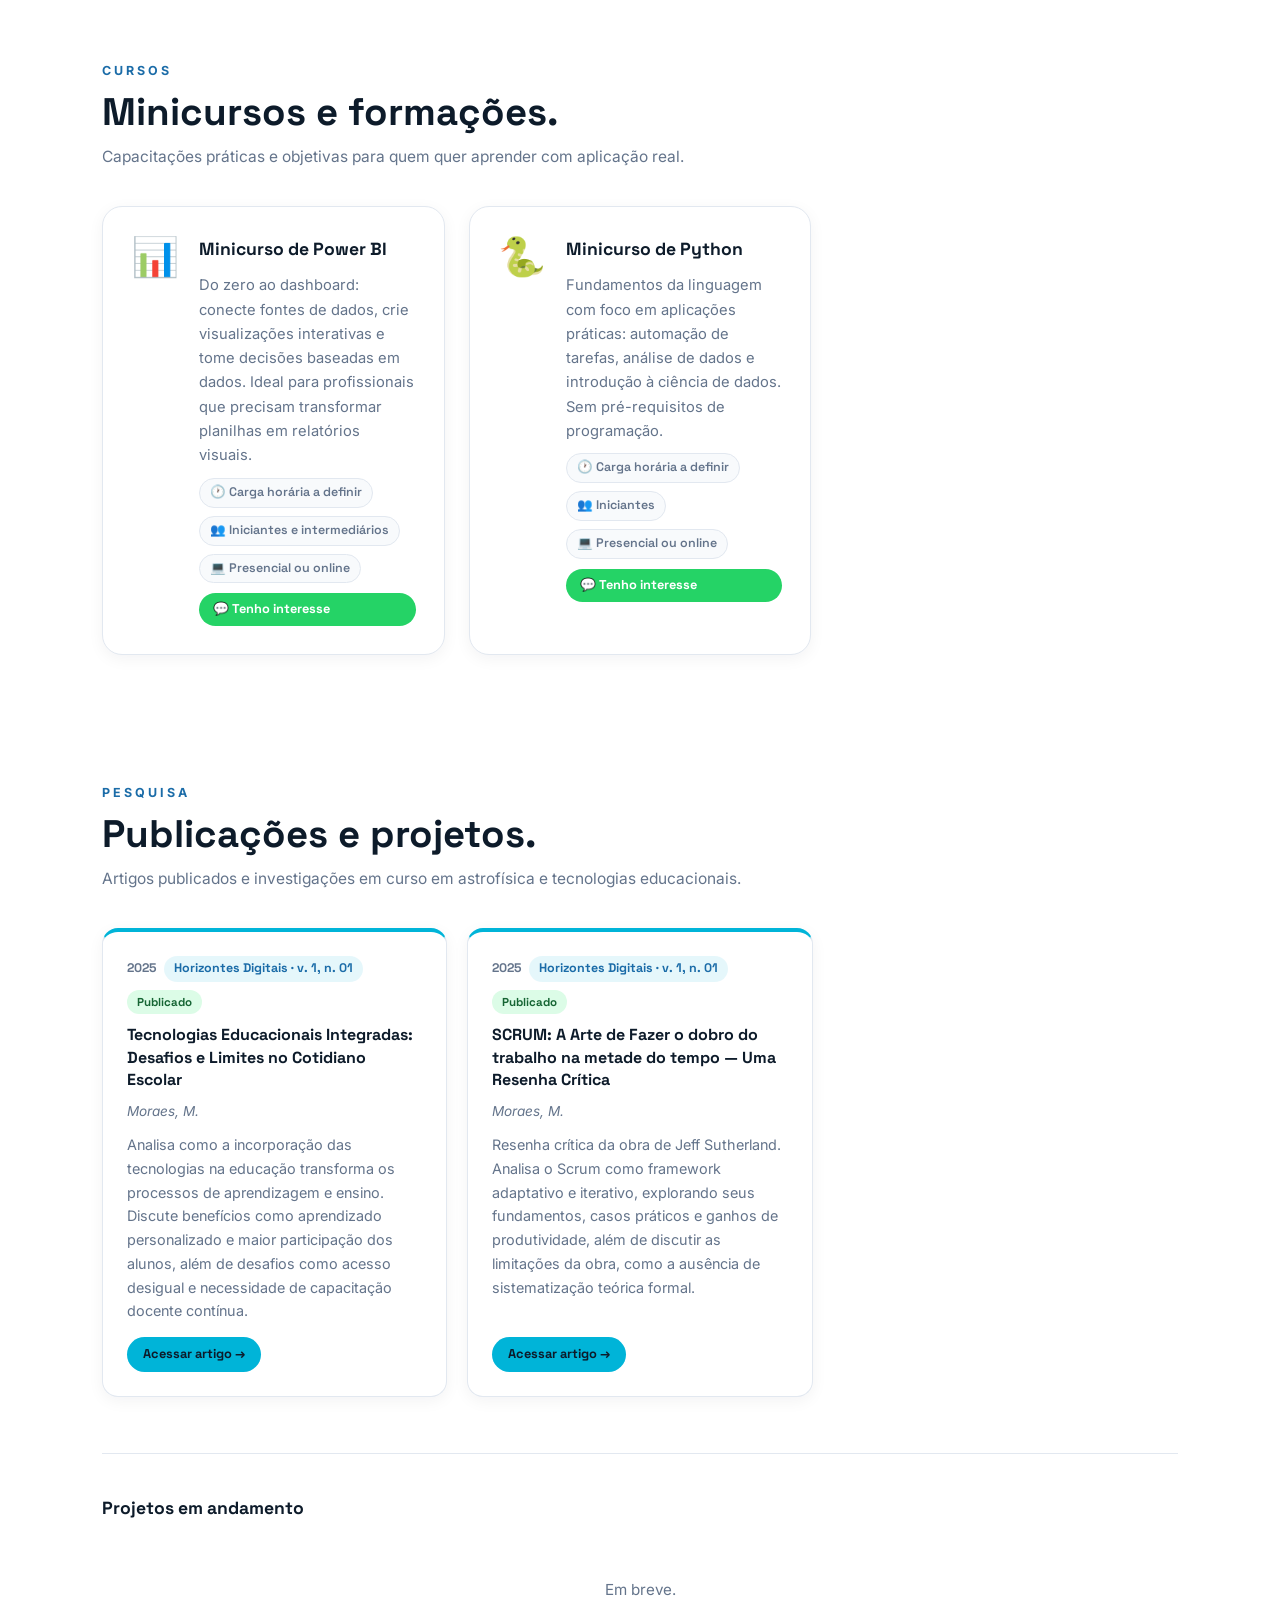
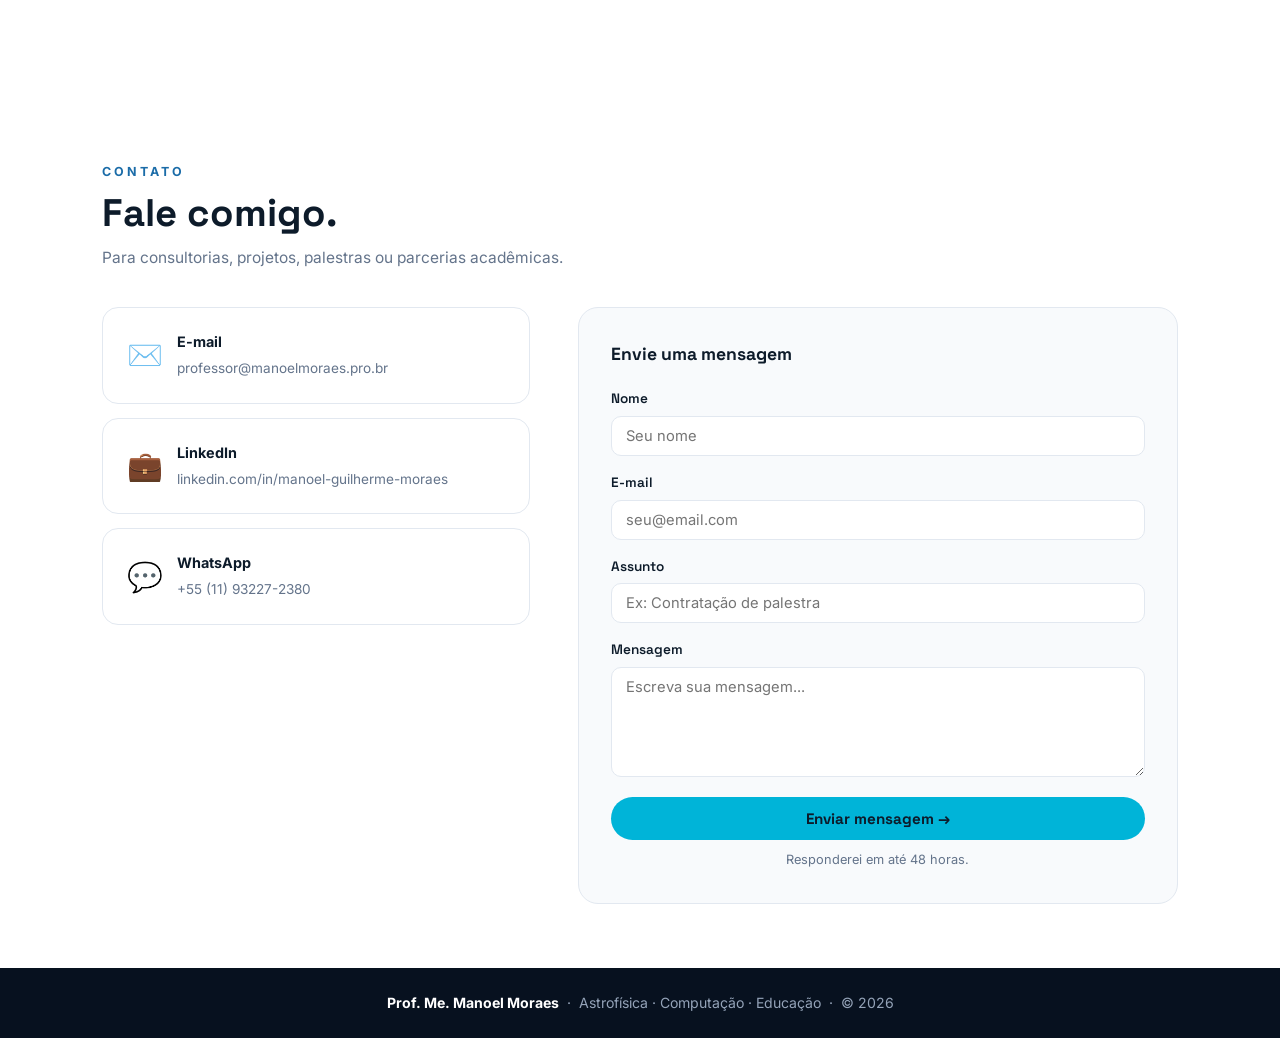
==== commit 07437708: ". ." ====
--- a/index.html
+++ b/index.html
@@ -3,9 +3,9 @@
 <head>
   <meta charset="UTF-8" />
   <meta name="viewport" content="width=device-width, initial-scale=1.0" />
-  <title>Prof. Manoel Moraes</title>
-  <meta name="description" content="Site pessoal do Prof. Manoel Moraes — professor universitário, pesquisador em astrofísica computacional e consultor em TI. Acesse materiais de aula, currículo e contato." />
-  <meta property="og:title" content="Prof. Manoel Moraes" />
+  <title>Prof. Me. Manoel Moraes</title>
+  <meta name="description" content="Site pessoal do Prof. Me. Manoel Moraes — professor universitário, pesquisador em astrofísica computacional e consultor em TI. Acesse materiais de aula, currículo e contato." />
+  <meta property="og:title" content="Prof. Me. Manoel Moraes" />
   <meta property="og:description" content="Professor universitário, pesquisador em astrofísica computacional e consultor em TI. Acesse materiais de aula e entre em contato." />
   <meta property="og:image" content="https://www.manoelmoraes.pro.br/images/og-image.png" />
   <meta property="og:url" content="https://www.manoelmoraes.pro.br/" />
@@ -81,7 +81,7 @@
 <div id="google_translate_element" style="display:none"></div>
 
 <header>
-  <a class="logo" href="#inicio">Prof. Manoel Moraes</a>
+  <a class="logo" href="#inicio">Prof. Me. Manoel Moraes</a>
 
   <button class="hamburger" id="hamburger" aria-label="Abrir menu" aria-expanded="false">
     <span></span><span></span><span></span>
@@ -108,7 +108,7 @@
 <section class="hero" id="inicio">
   <div>
     <div class="hero-tag">Astrofísica · Computação · Educação</div>
-    <h1>Prof. Manoel Moraes</h1>
+    <h1>Prof. Me. Manoel Moraes</h1>
 
     <div class="roles">
       <span class="role">Professor universitário</span>
@@ -144,7 +144,7 @@
     <div class="sobre-foto">
       <picture>
         <source srcset="images/manoel.webp" type="image/webp">
-        <img src="images/manoel.png" alt="Prof. Manoel Moraes" loading="lazy">
+        <img src="images/manoel.png" alt="Prof. Me. Manoel Moraes" loading="lazy">
       </picture>
     </div>
 
@@ -321,7 +321,7 @@
     <!-- Formulário Web3Forms (gratuito) — substitua YOUR_ACCESS_KEY pela chave obtida em web3forms.com -->
     <form class="contato-form" id="contato-form">
       <input type="hidden" name="access_key" value="2357dff0-b87d-45b0-a7f8-3ebf77cea35e" />
-      <input type="hidden" name="subject" value="Novo contato — site Prof. Manoel Moraes" />
+      <input type="hidden" name="subject" value="Novo contato — site Prof. Me. Manoel Moraes" />
       <input type="checkbox" name="botcheck" style="display:none" />
       <h3>Envie uma mensagem</h3>
       <div class="form-grupo">
@@ -358,7 +358,7 @@
 </a>
 
 <footer>
-  <strong>Prof. Manoel Moraes</strong> &nbsp;·&nbsp;
+  <strong>Prof. Me. Manoel Moraes</strong> &nbsp;·&nbsp;
   Astrofísica · Computação · Educação &nbsp;·&nbsp;
   © 2026
 </footer>
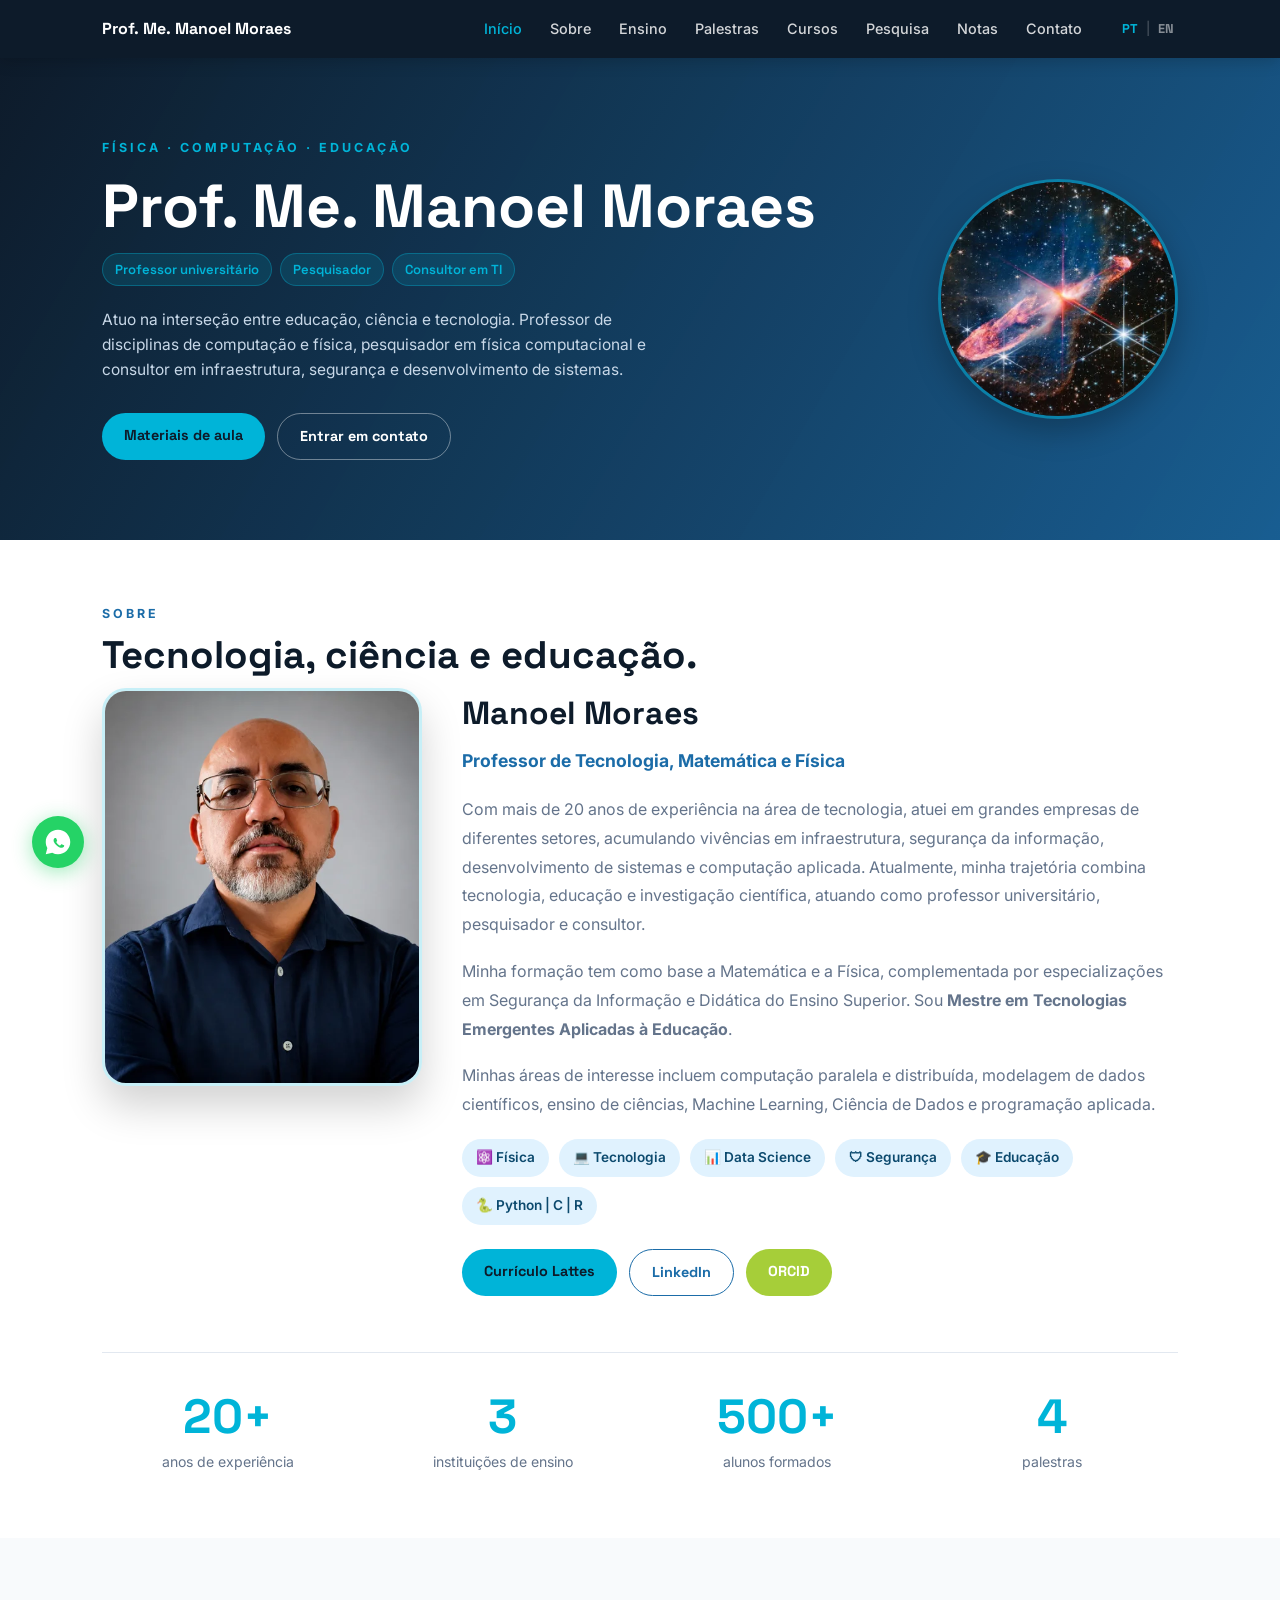
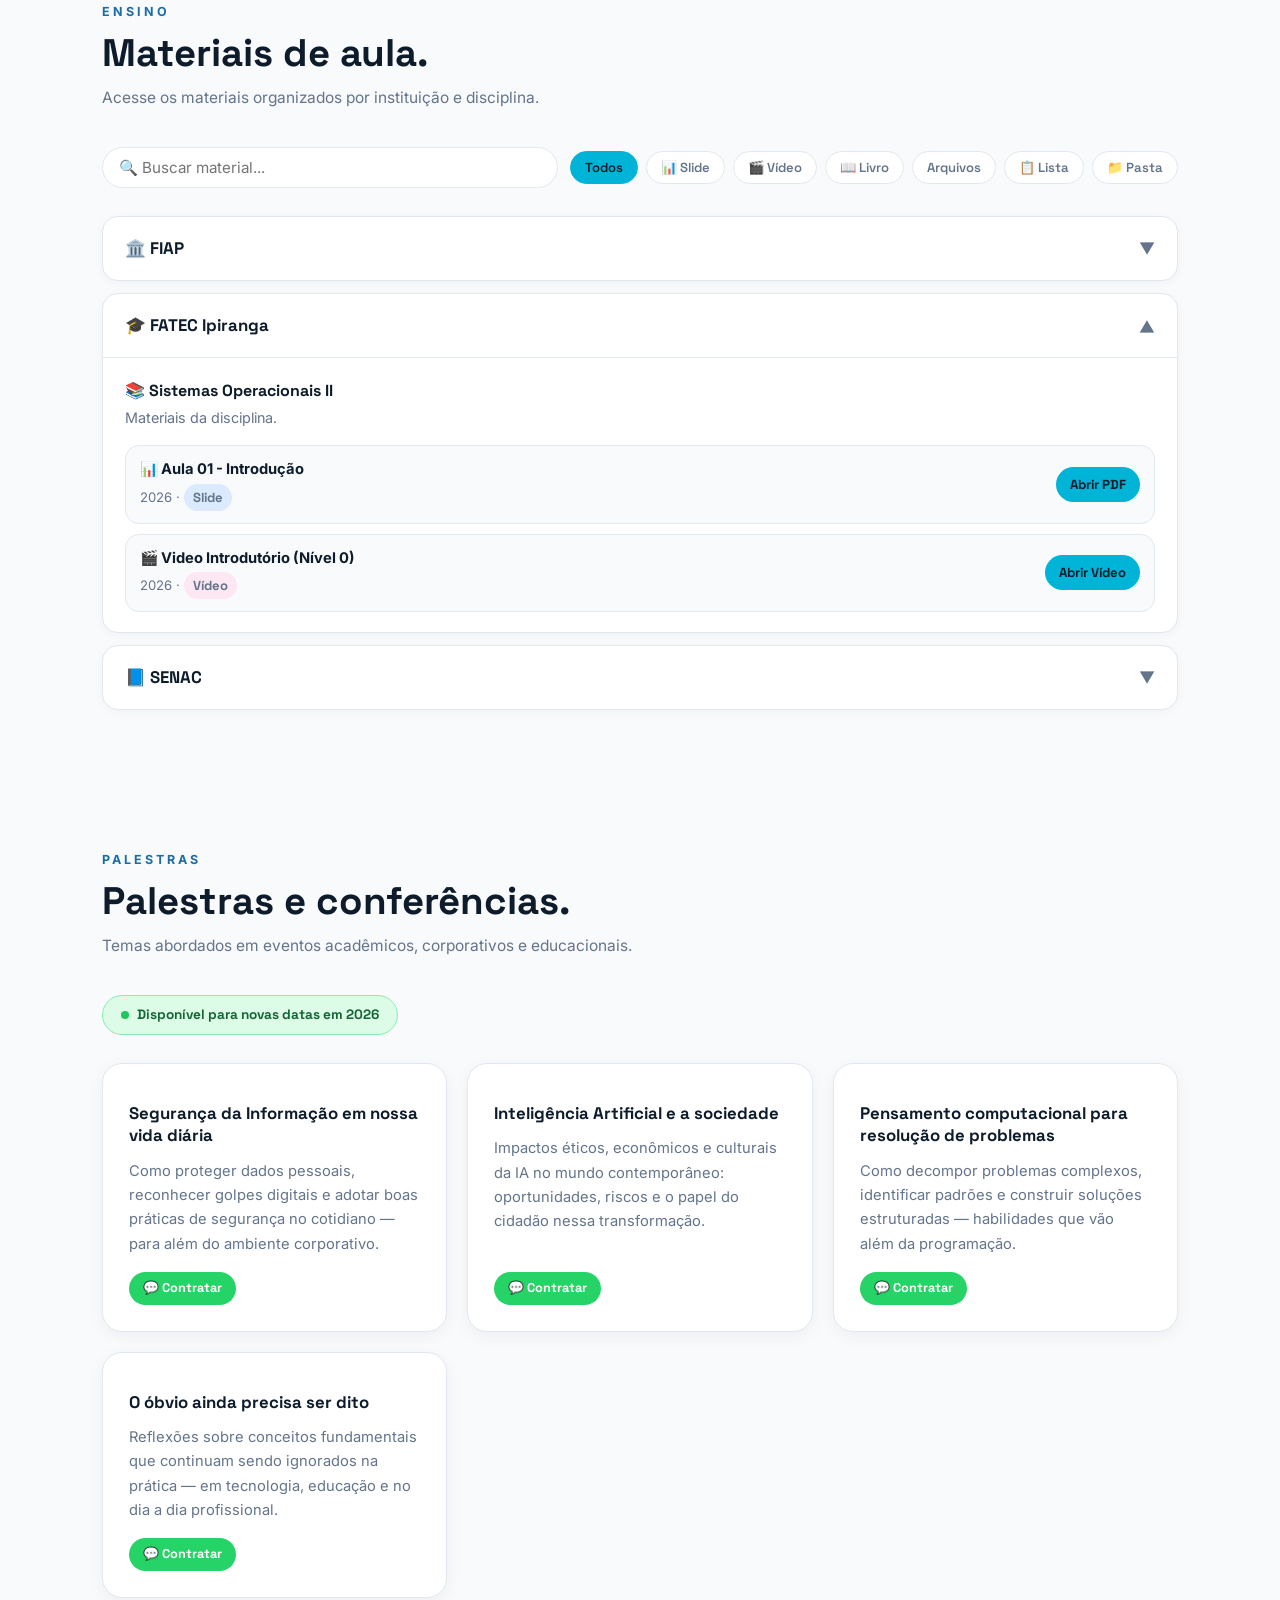
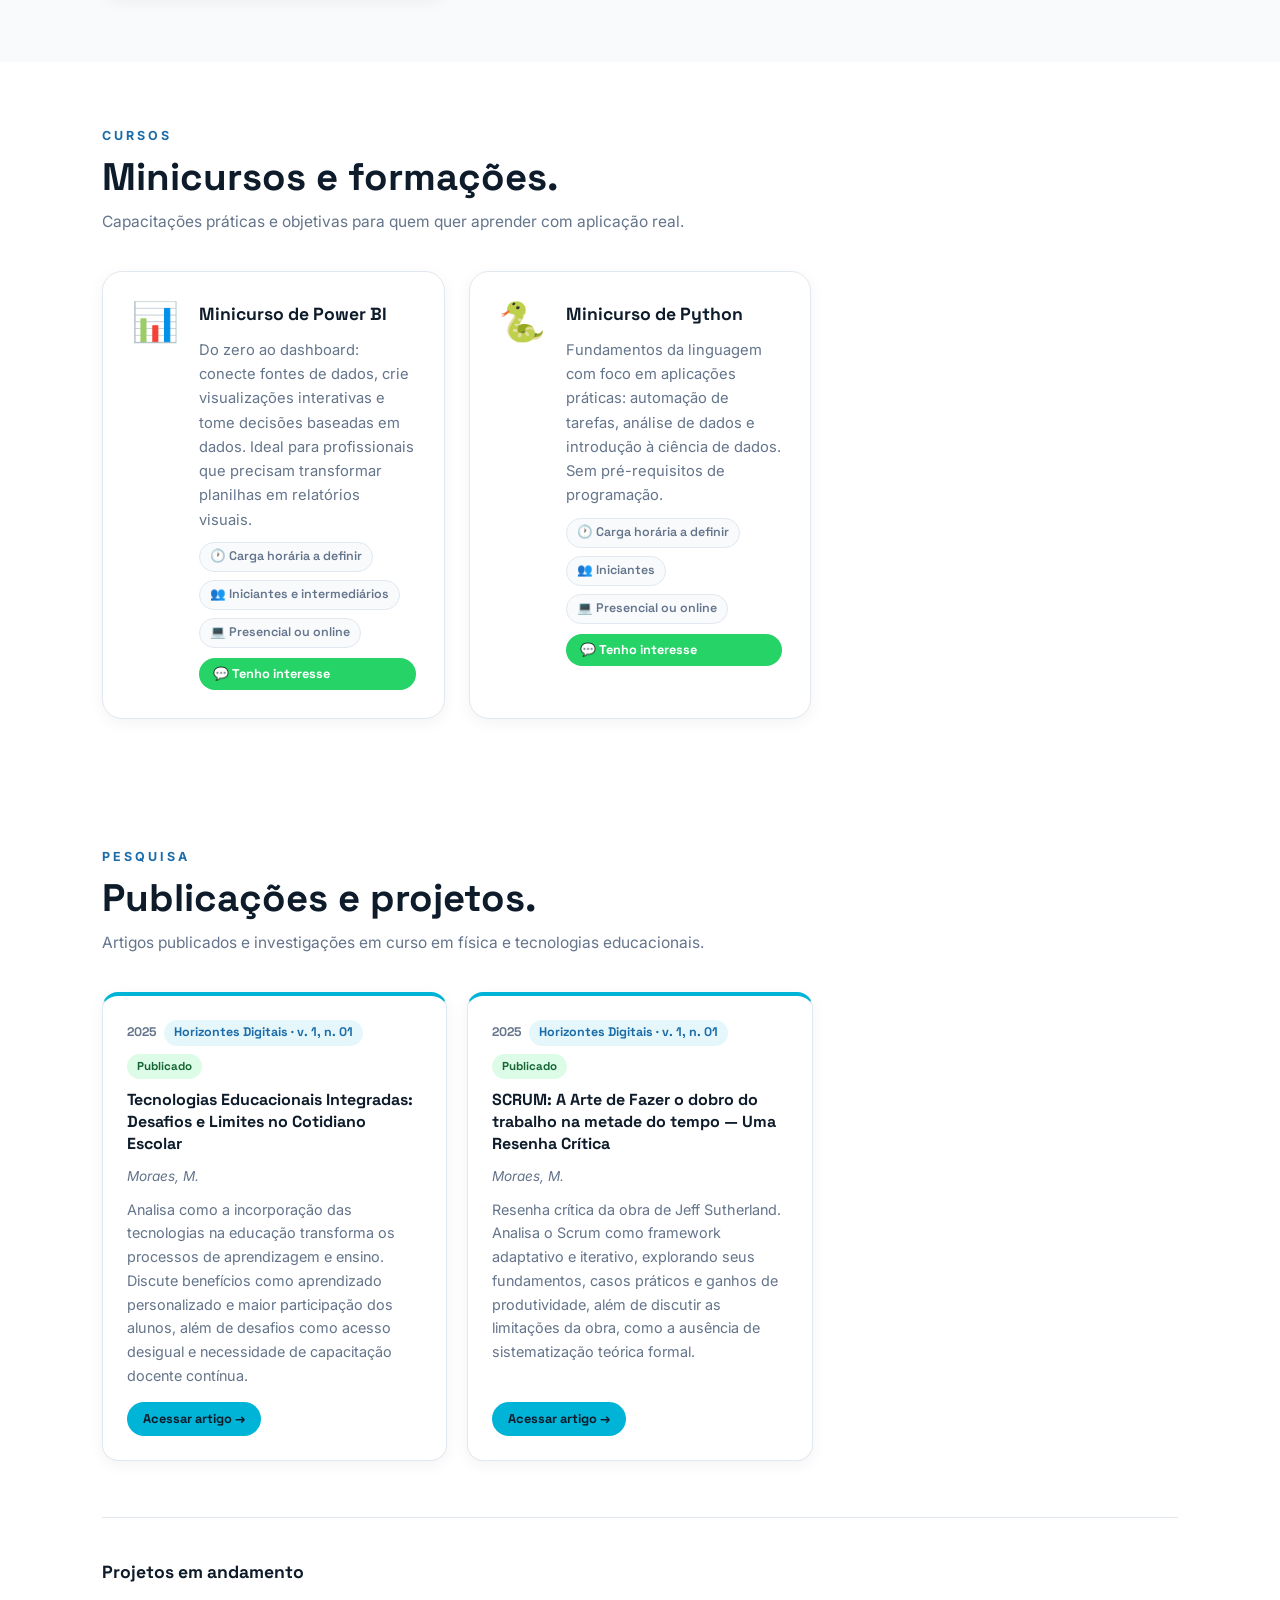
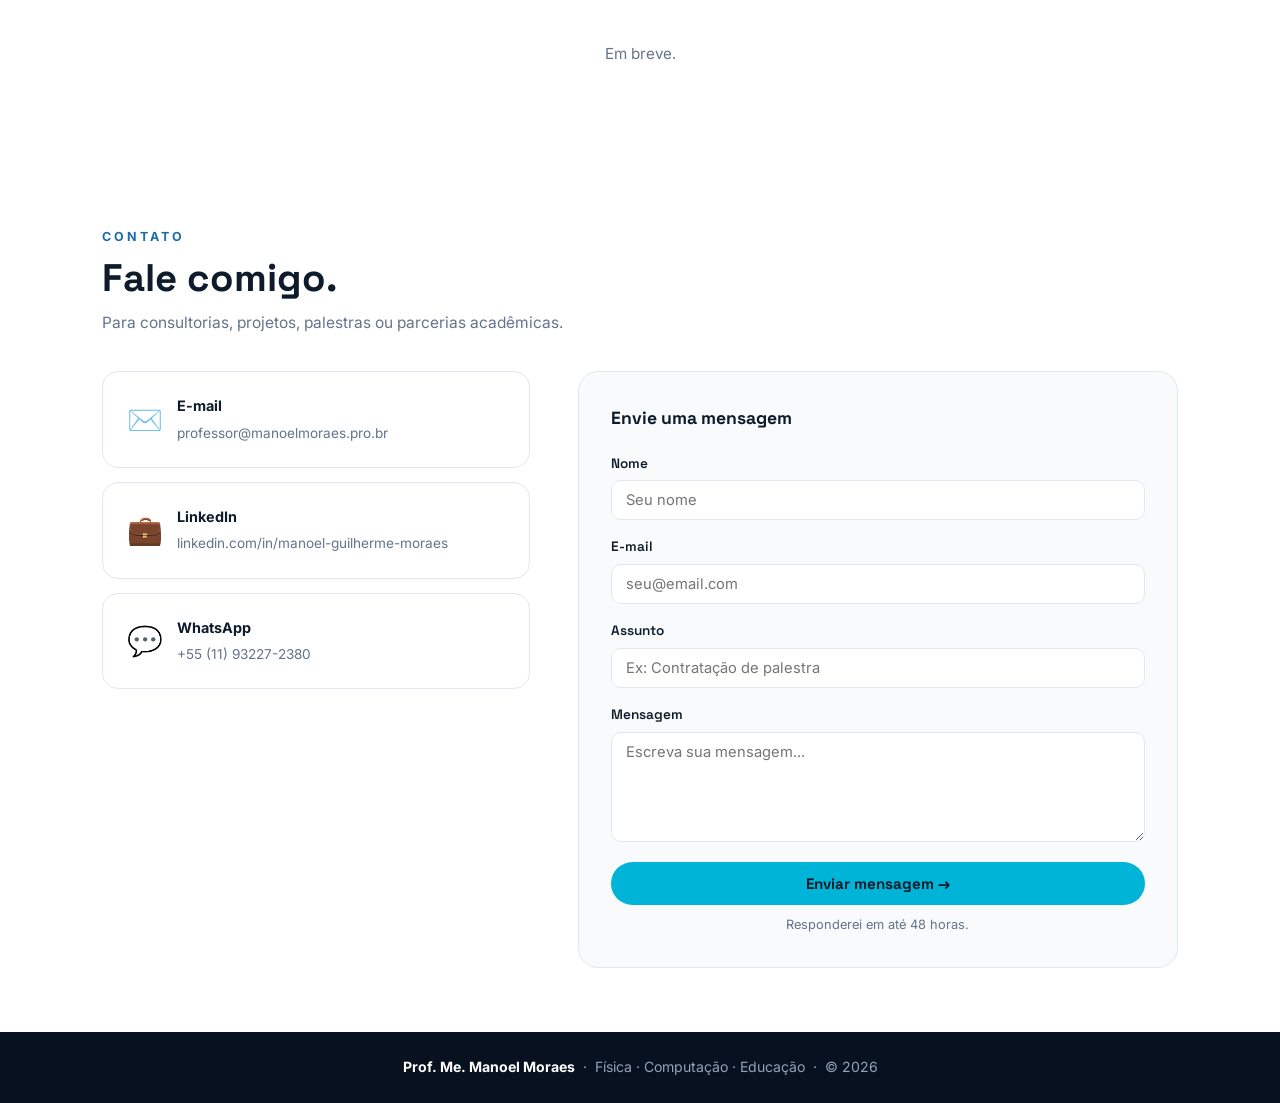
==== commit 522f46d2: "." ====
--- a/index.html
+++ b/index.html
@@ -4,13 +4,17 @@
   <meta charset="UTF-8" />
   <meta name="viewport" content="width=device-width, initial-scale=1.0" />
   <title>Prof. Me. Manoel Moraes</title>
-  <meta name="description" content="Site pessoal do Prof. Me. Manoel Moraes — professor universitário, pesquisador em astrofísica computacional e consultor em TI. Acesse materiais de aula, currículo e contato." />
+  <meta name="description" content="Site pessoal do Prof. Me. Manoel Moraes — professor universitário, pesquisador em física computacional e consultor em TI. Acesse materiais de aula, currículo e contato." />
   <meta property="og:title" content="Prof. Me. Manoel Moraes" />
-  <meta property="og:description" content="Professor universitário, pesquisador em astrofísica computacional e consultor em TI. Acesse materiais de aula e entre em contato." />
-  <meta property="og:image" content="https://www.manoelmoraes.pro.br/images/og-image.png" />
-  <meta property="og:url" content="https://www.manoelmoraes.pro.br/" />
+  <meta property="og:description" content="Professor universitário, pesquisador em física computacional e consultor em TI. Acesse materiais de aula e entre em contato." />
+  <meta property="og:image" content="https://manoelmoraes.pro.br/images/og-image.png" />
+  <meta property="og:url" content="https://manoelmoraes.pro.br/" />
   <meta property="og:type" content="website" />
   <meta name="twitter:card" content="summary_large_image" />
+  <meta name="twitter:title" content="Prof. Me. Manoel Moraes" />
+  <meta name="twitter:description" content="Professor universitário, pesquisador em física computacional e consultor em TI. Acesse materiais de aula e entre em contato." />
+  <meta name="twitter:image" content="https://manoelmoraes.pro.br/images/og-image.png" />
+  <link rel="canonical" href="https://manoelmoraes.pro.br/" />
   <!-- Google Analytics GA4 -->
   <script async src="https://www.googletagmanager.com/gtag/js?id=G-PMF7R7HWPW"></script>
   <script>
@@ -33,13 +37,13 @@
     "@graph": [
       {
         "@type": "Person",
-        "@id": "https://www.manoelmoraes.pro.br/#manoel",
+        "@id": "https://manoelmoraes.pro.br/#manoel",
         "name": "Manoel Moraes",
-        "url": "https://www.manoelmoraes.pro.br",
-        "image": "https://www.manoelmoraes.pro.br/images/manoel.webp",
+        "url": "https://manoelmoraes.pro.br",
+        "image": "https://manoelmoraes.pro.br/images/manoel.webp",
         "jobTitle": "Professor Universitário, Pesquisador e Consultor em TI",
-        "description": "Professor de Tecnologia, Matemática e Física com mais de 20 anos de experiência. Mestre em Tecnologias Emergentes Aplicadas à Educação e mestrando em Astrofísica.",
-        "knowsAbout": ["Astrofísica", "Computação Paralela", "Segurança da Informação", "Machine Learning", "Ciência de Dados", "Redes de Computadores"],
+        "description": "Professor de Tecnologia, Matemática e Física com mais de 20 anos de experiência. Mestre em Tecnologias Emergentes Aplicadas à Educação.",
+        "knowsAbout": ["Física", "Computação Paralela", "Segurança da Informação", "Machine Learning", "Ciência de Dados", "Redes de Computadores"],
         "sameAs": [
           "https://www.linkedin.com/in/manoel-guilherme-moraes/",
           "https://orcid.org/0009-0005-3374-6882",
@@ -56,21 +60,21 @@
         "@type": "Course",
         "name": "Minicurso de Power BI",
         "description": "Do zero ao dashboard: conecte fontes de dados, crie visualizações interativas e tome decisões baseadas em dados.",
-        "provider": { "@id": "https://www.manoelmoraes.pro.br/#manoel" },
+        "provider": { "@id": "https://manoelmoraes.pro.br/#manoel" },
         "courseMode": ["onsite", "online"],
         "educationalLevel": "Iniciantes e intermediários",
         "inLanguage": "pt-BR",
-        "url": "https://www.manoelmoraes.pro.br/#cursos"
+        "url": "https://manoelmoraes.pro.br/#cursos"
       },
       {
         "@type": "Course",
         "name": "Minicurso de Python",
         "description": "Fundamentos da linguagem com foco em aplicações práticas: automação de tarefas, análise de dados e introdução à ciência de dados.",
-        "provider": { "@id": "https://www.manoelmoraes.pro.br/#manoel" },
+        "provider": { "@id": "https://manoelmoraes.pro.br/#manoel" },
         "courseMode": ["onsite", "online"],
         "educationalLevel": "Iniciantes",
         "inLanguage": "pt-BR",
-        "url": "https://www.manoelmoraes.pro.br/#cursos"
+        "url": "https://manoelmoraes.pro.br/#cursos"
       }
     ]
   }
@@ -97,9 +101,9 @@
     <a href="notas.html">Notas</a>
     <a href="#contato">Contato</a>
     <div class="lang-toggle">
-      <button class="lang-btn ativo" id="btn-pt" onclick="traduzirPara('pt')">PT</button>
+      <button class="lang-btn ativo" id="btn-pt" onclick="traduzirPara('pt')" aria-label="Ver site em português" aria-pressed="true">PT</button>
       <span>|</span>
-      <button class="lang-btn" id="btn-en" onclick="traduzirPara('en')">EN</button>
+      <button class="lang-btn" id="btn-en" onclick="traduzirPara('en')" aria-label="View site in English" aria-pressed="false">EN</button>
     </div>
   </nav>
 </header>
@@ -107,7 +111,7 @@
 <!-- Hero -->
 <section class="hero" id="inicio">
   <div>
-    <div class="hero-tag">Astrofísica · Computação · Educação</div>
+    <div class="hero-tag">Física · Computação · Educação</div>
     <h1>Prof. Me. Manoel Moraes</h1>
 
     <div class="roles">
@@ -118,7 +122,7 @@
 
     <p class="hero-desc">
       Atuo na interseção entre educação, ciência e tecnologia. Professor de disciplinas de computação e física,
-      pesquisador em astrofísica computacional e consultor em infraestrutura, segurança e desenvolvimento de sistemas.
+      pesquisador em física computacional e consultor em infraestrutura, segurança e desenvolvimento de sistemas.
     </p>
 
     <div class="hero-btns">
@@ -130,7 +134,7 @@
   <div class="hero-photo">
     <picture>
       <source srcset="images/estrela.webp" type="image/webp">
-      <img src="images/estrela.png" alt="Astrofísica">
+      <img src="images/estrela.png" alt="Física" fetchpriority="high">
     </picture>
 </div>
 </section>
@@ -163,18 +167,17 @@
       <p>
         Minha formação tem como base a Matemática e a Física, complementada por
         especializações em Segurança da Informação e Didática do Ensino Superior.
-        Sou <strong>Mestre em Tecnologias Emergentes Aplicadas à Educação</strong>
-        e atualmente <strong>mestrando em Astrofísica</strong>.
+        Sou <strong>Mestre em Tecnologias Emergentes Aplicadas à Educação</strong>.
       </p>
 
       <p>
         Minhas áreas de interesse incluem computação paralela e distribuída,
-        arqueologia estelar, modelagem de bibliotecas estelares, ensino de ciências,
+        modelagem de dados científicos, ensino de ciências,
         Machine Learning, Ciência de Dados e programação aplicada.
       </p>
 
       <div class="skills-badges">
-        <span>🔭 Astrofísica</span>
+        <span>⚛️ Física</span>
         <span>💻 Tecnologia</span>
         <span>📊 Data Science</span>
         <span>🛡 Segurança</span>
@@ -279,7 +282,7 @@
 <section id="pesquisa" class="bg-branco">
   <div class="sec-tag">Pesquisa</div>
   <h2>Publicações e projetos.</h2>
-  <p class="desc">Artigos publicados e investigações em curso em astrofísica e tecnologias educacionais.</p>
+  <p class="desc">Artigos publicados e investigações em curso em física e tecnologias educacionais.</p>
   <div id="pesquisa-container"></div>
   <div class="pesquisa-projetos">
     <h3 class="pesquisa-subtitulo">Projetos em andamento</h3>
@@ -359,10 +362,11 @@
 
 <footer>
   <strong>Prof. Me. Manoel Moraes</strong> &nbsp;·&nbsp;
-  Astrofísica · Computação · Educação &nbsp;·&nbsp;
-  © 2026
+  Física · Computação · Educação &nbsp;·&nbsp;
+  © <span id="ano-atual">2026</span>
 </footer>
 
+<script src="conteudo.js" charset="UTF-8"></script>
 <script src="script.js" charset="UTF-8"></script>
 
 <!-- Google Translate -->
@@ -382,9 +386,11 @@
     select.dispatchEvent(new Event('change'));
     document.getElementById('btn-pt').classList.toggle('ativo', lang === 'pt');
     document.getElementById('btn-en').classList.toggle('ativo', lang === 'en');
+    document.getElementById('btn-pt').setAttribute('aria-pressed', lang === 'pt');
+    document.getElementById('btn-en').setAttribute('aria-pressed', lang === 'en');
   }
 </script>
-<script src="//translate.google.com/translate_a/element.js?cb=googleTranslateElementInit"></script>
+<script src="https://translate.google.com/translate_a/element.js?cb=googleTranslateElementInit"></script>
 
 </body>
 </html>
--- a/style.css
+++ b/style.css
@@ -133,12 +133,6 @@
       margin-bottom: 14px;
     }
 
-    .hero-sub {
-      font-size: 1.1rem;
-      color: #DDEAF6;
-      margin-bottom: 20px;
-    }
-
     .hero-desc {
       color: #C8D8E8;
       font-size: 0.97rem;
@@ -925,12 +919,6 @@
     .palestra-btn.contratar:hover { background: #1ebe5a; transform: translateY(-1px); }
 
     /* ── Contato ── */
-    .contato-grid {
-      display: grid;
-      grid-template-columns: repeat(3,1fr);
-      gap: 18px;
-    }
-
     .contato-item {
       background: #fff;
       border: 1px solid var(--linha);
@@ -1113,7 +1101,6 @@
       .hero { grid-template-columns: 1fr; }
       .hero-photo { display: none; }
       .cards { grid-template-columns: 1fr 1fr; }
-      .contato-grid { grid-template-columns: 1fr; }
     }
 
     @media (max-width: 580px) {
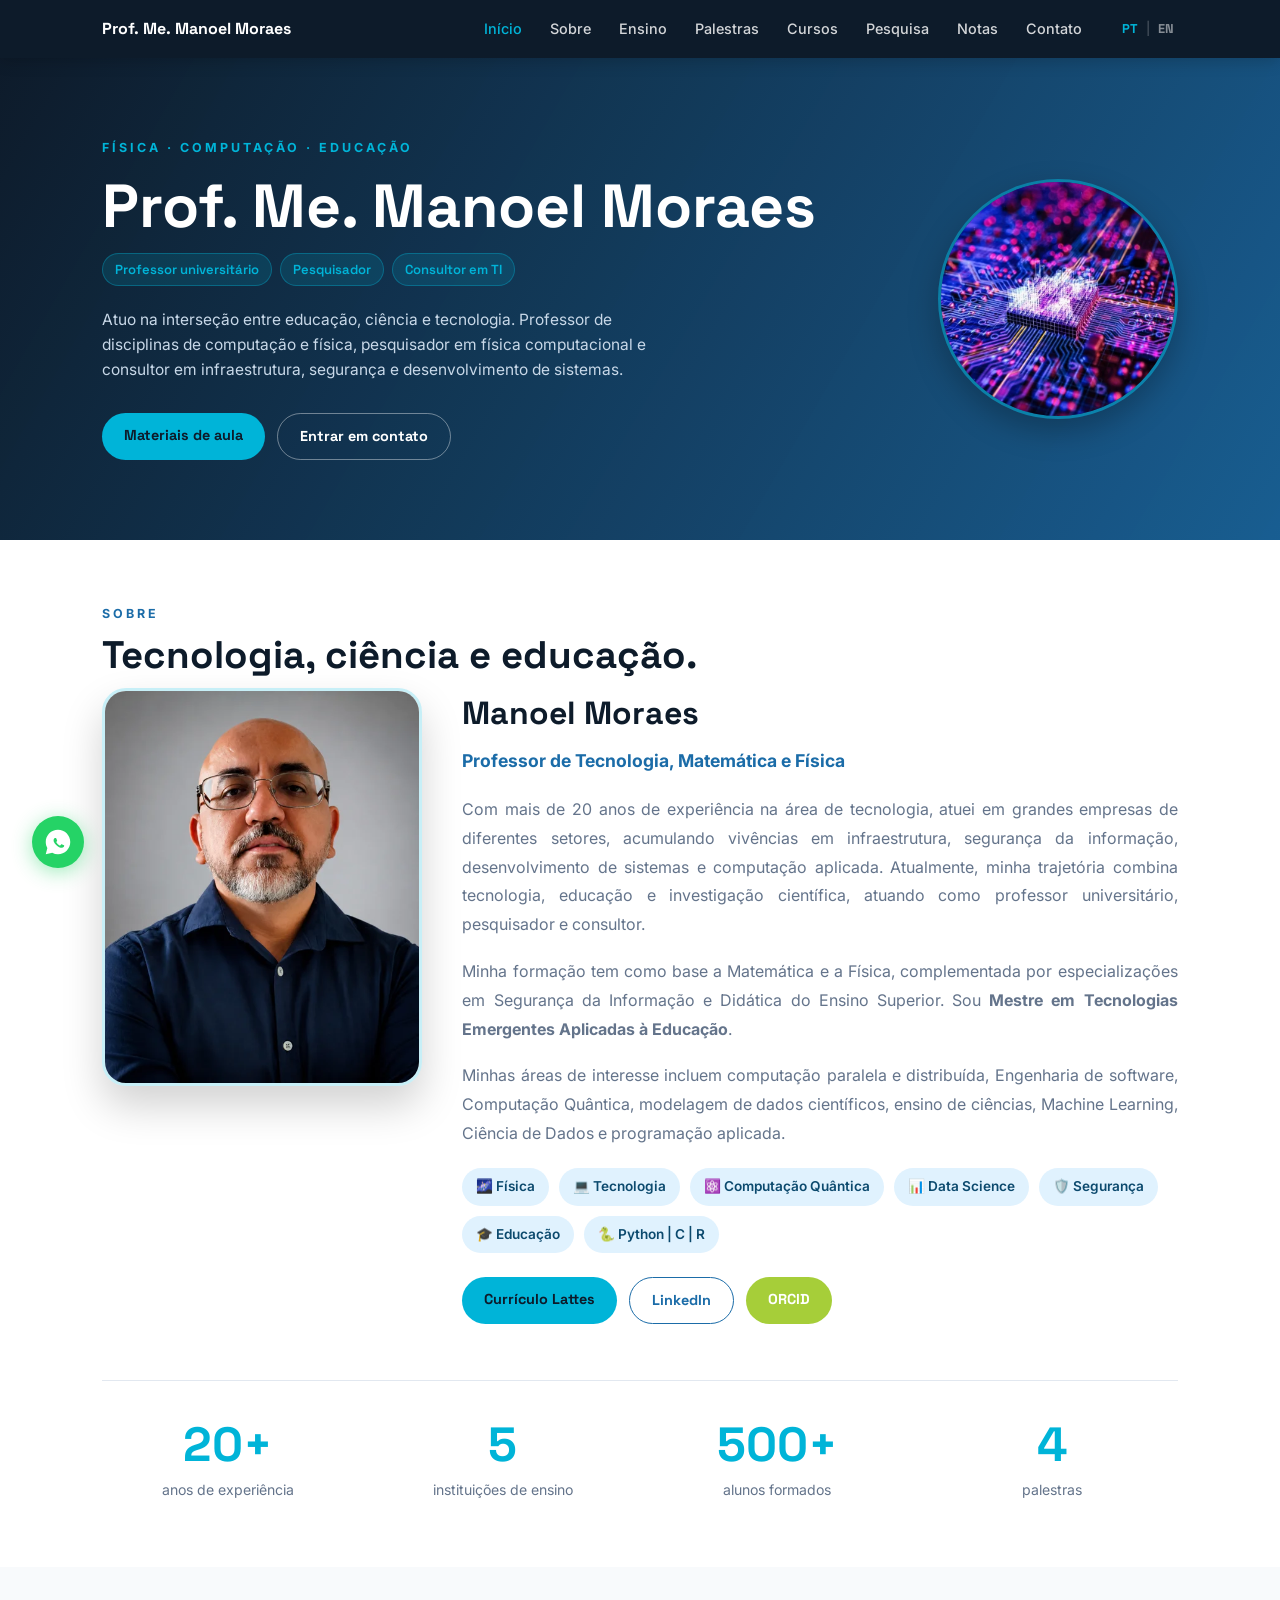
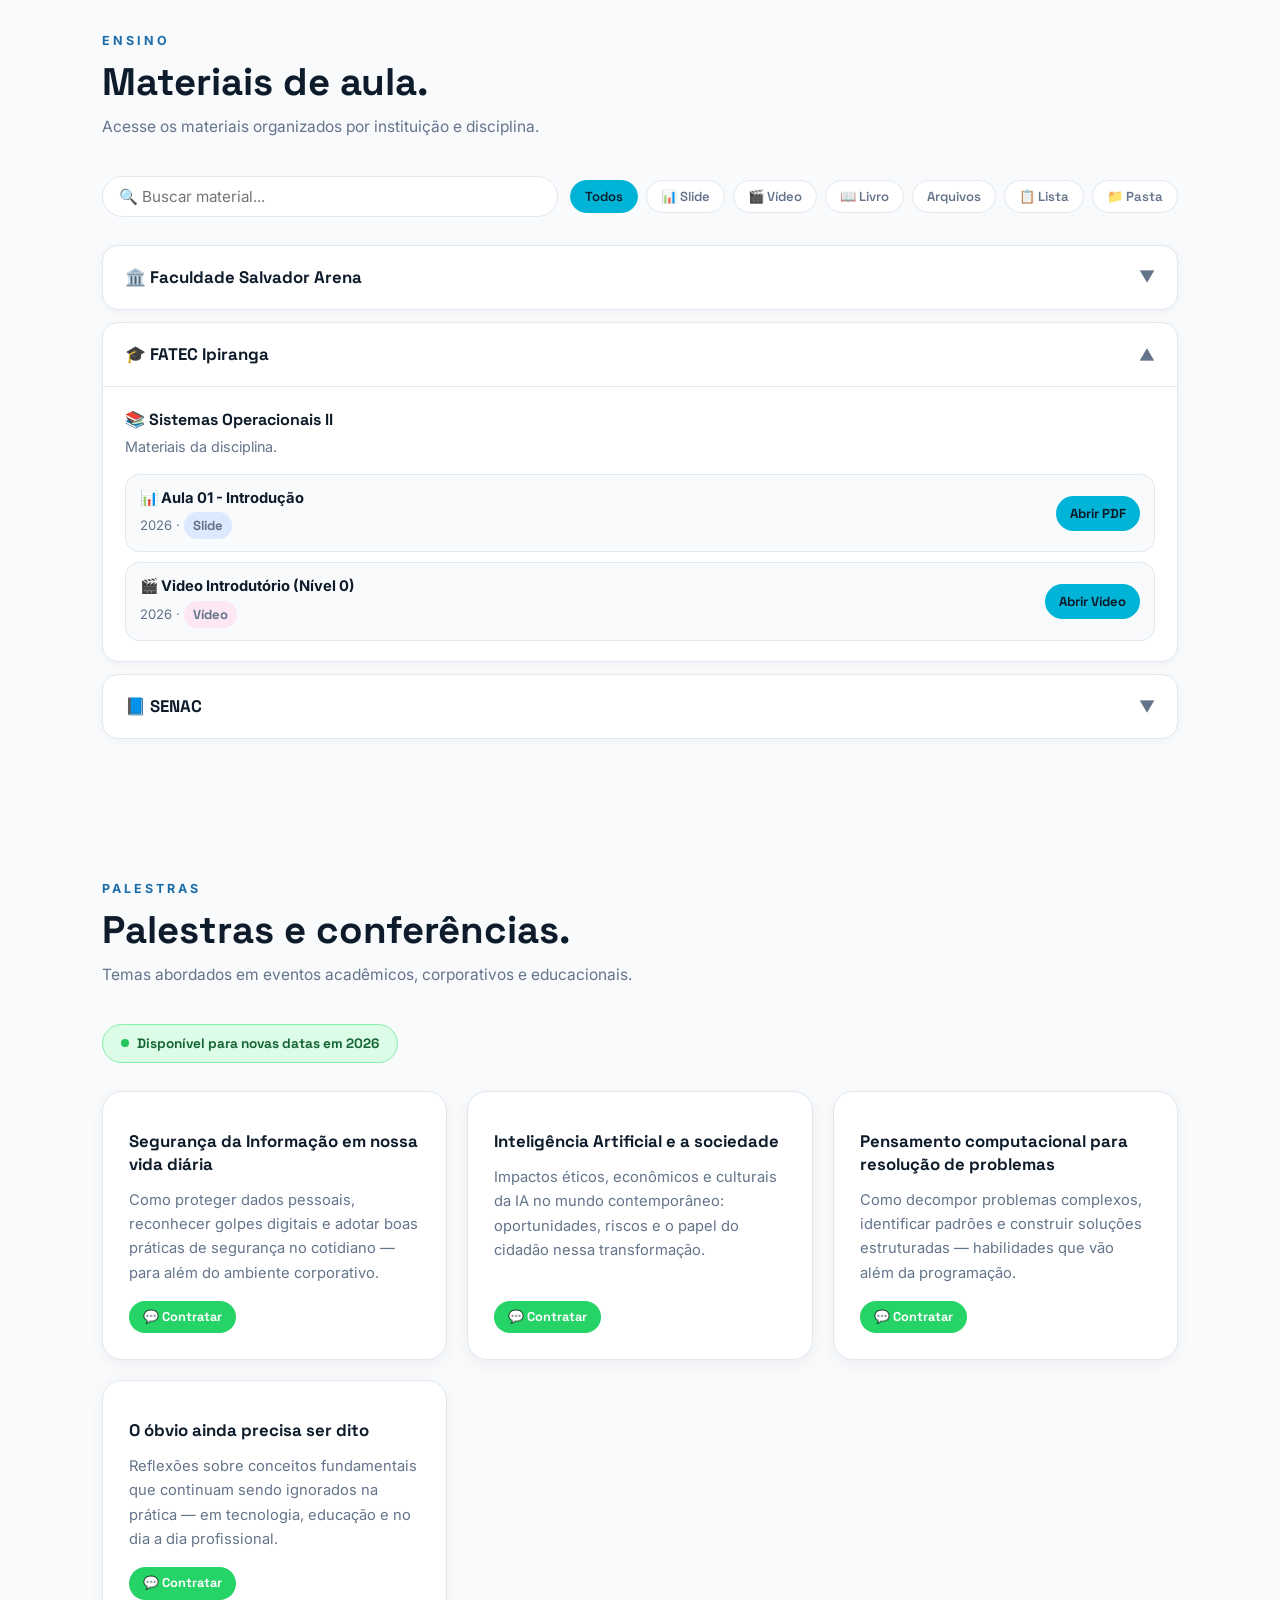
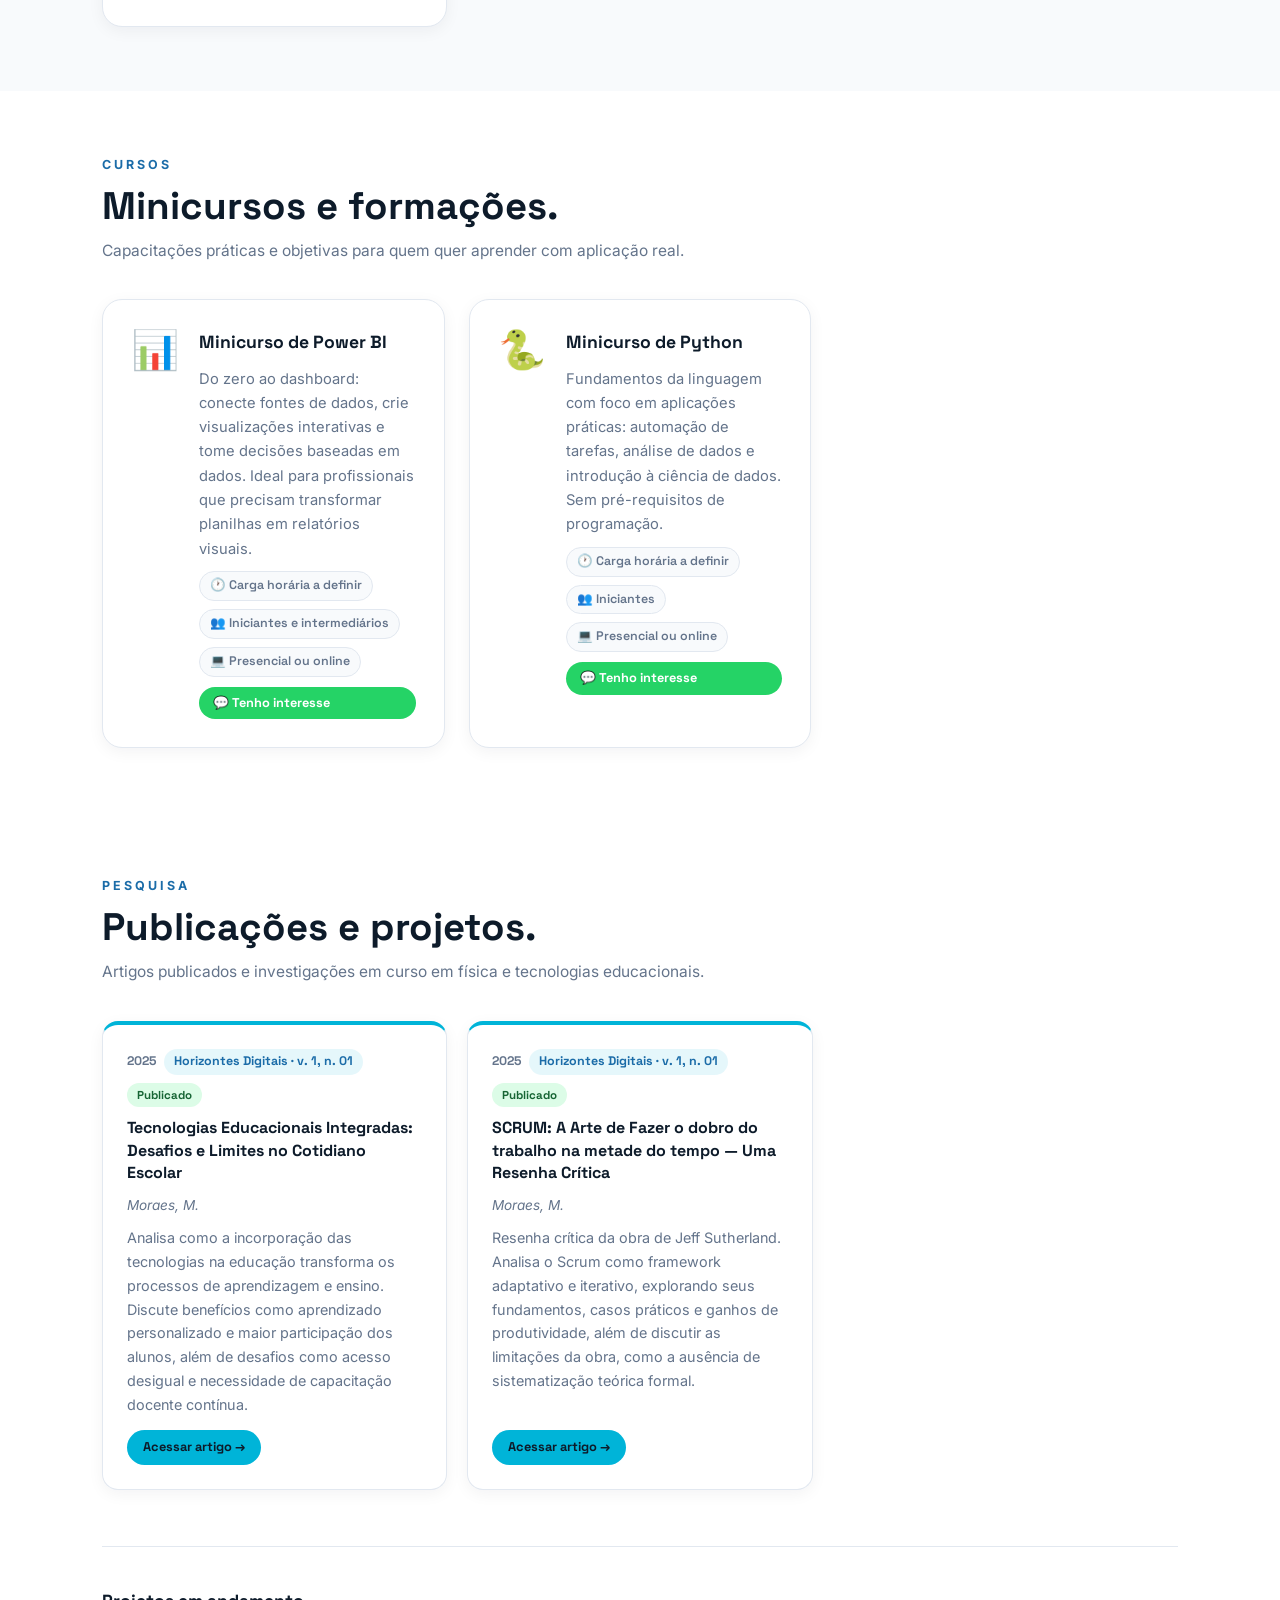
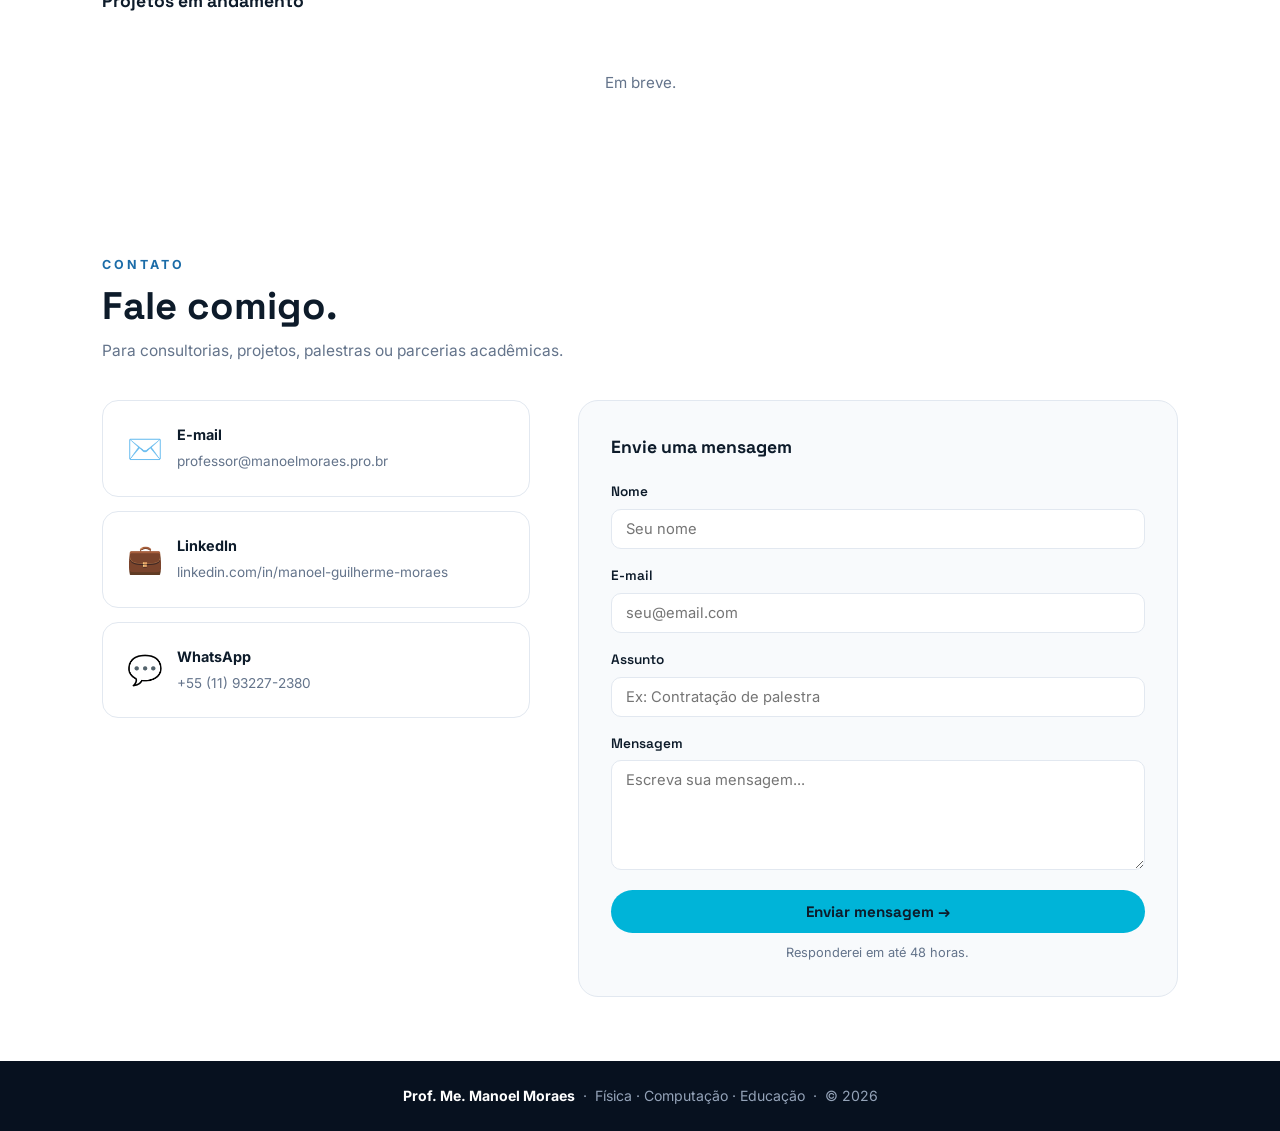
==== commit 0f17bf0d: "update site" ====
--- a/index.html
+++ b/index.html
@@ -28,7 +28,8 @@
   <link rel="icon" href="favicon.svg" type="image/svg+xml" />
   <link rel="preconnect" href="https://fonts.googleapis.com" />
   <link rel="preconnect" href="https://fonts.gstatic.com" crossorigin />
-  <link href="https://fonts.googleapis.com/css2?family=Space+Grotesk:wght@400;600;700;800&family=Inter:wght@400;500&display=swap" rel="stylesheet" />
+  <link rel="preload" as="style" href="https://fonts.googleapis.com/css2?family=Space+Grotesk:wght@400;600;700;800&family=Inter:wght@400;500&display=swap" onload="this.onload=null;this.rel='stylesheet'" />
+  <noscript><link rel="stylesheet" href="https://fonts.googleapis.com/css2?family=Space+Grotesk:wght@400;600;700;800&family=Inter:wght@400;500&display=swap" /></noscript>
   <link rel="stylesheet" href="style.css" />
   <!-- Schema markup estruturado -->
   <script type="application/ld+json">
@@ -108,6 +109,7 @@
   </nav>
 </header>
 
+<main>
 <!-- Hero -->
 <section class="hero" id="inicio">
   <div>
@@ -171,16 +173,17 @@
       </p>
 
       <p>
-        Minhas áreas de interesse incluem computação paralela e distribuída,
+        Minhas áreas de interesse incluem computação paralela e distribuída, Engenharia de software, Computação Quântica,
         modelagem de dados científicos, ensino de ciências,
         Machine Learning, Ciência de Dados e programação aplicada.
       </p>
 
       <div class="skills-badges">
-        <span>⚛️ Física</span>
+        <span>🌌 Física</span>
         <span>💻 Tecnologia</span>
+        <span>⚛️ Computação Quântica</span>
         <span>📊 Data Science</span>
-        <span>🛡 Segurança</span>
+        <span>🛡️ Segurança</span>
         <span>🎓 Educação</span>
         <span>🐍 Python | C | R</span>
       </div>
@@ -199,7 +202,7 @@
       <span class="stat-label">anos de experiência</span>
     </div>
     <div class="stat-item">
-      <span class="stat-num" data-target="3">0</span>
+      <span class="stat-num" data-target="5">0</span>
       <span class="stat-label">instituições de ensino</span>
     </div>
     <div class="stat-item">
@@ -348,6 +351,7 @@
     </form>
   </div>
 </section>
+</main>
 
 <button id="topo-btn" aria-label="Voltar ao topo" onclick="window.scrollTo({top:0,behavior:'smooth'})">↑</button>
 
@@ -369,28 +373,61 @@
 <script src="conteudo.js" charset="UTF-8"></script>
 <script src="script.js" charset="UTF-8"></script>
 
-<!-- Google Translate -->
+<!-- Google Translate: carregado só quando o visitante troca de idioma (economiza ~106 KiB de JS não usado) -->
 <script>
+  let googleTranslateCarregado  = false;
+  let googleTranslateCarregando = false;
+  let idiomaPendente = null;
+
+  function aplicarTraducao(lang) {
+    const select = document.querySelector('.goog-te-combo');
+    if (!select) return false;
+    select.value = lang === 'en' ? 'en' : '';
+    select.dispatchEvent(new Event('change'));
+    return true;
+  }
+
   function googleTranslateElementInit() {
     new google.translate.TranslateElement({
       pageLanguage: 'pt',
       includedLanguages: 'en',
       autoDisplay: false
     }, 'google_translate_element');
+    googleTranslateCarregado = true;
+
+    const tentar = (restam) => {
+      if (!idiomaPendente || aplicarTraducao(idiomaPendente)) return;
+      if (restam > 0) setTimeout(() => tentar(restam - 1), 200);
+    };
+    tentar(15);
   }
 
+  function carregarGoogleTranslate() {
+    if (googleTranslateCarregado || googleTranslateCarregando) return;
+    googleTranslateCarregando = true;
+    const script = document.createElement('script');
+    script.src = 'https://translate.google.com/translate_a/element.js?cb=googleTranslateElementInit';
+    document.body.appendChild(script);
+  }
+
   function traduzirPara(lang) {
-    const select = document.querySelector('.goog-te-combo');
-    if (!select) return;
-    select.value = lang === 'en' ? 'en' : '';
-    select.dispatchEvent(new Event('change'));
     document.getElementById('btn-pt').classList.toggle('ativo', lang === 'pt');
     document.getElementById('btn-en').classList.toggle('ativo', lang === 'en');
     document.getElementById('btn-pt').setAttribute('aria-pressed', lang === 'pt');
     document.getElementById('btn-en').setAttribute('aria-pressed', lang === 'en');
+
+    if (lang === 'pt' && !googleTranslateCarregado) return;
+
+    idiomaPendente = lang;
+
+    if (!googleTranslateCarregado) {
+      carregarGoogleTranslate();
+      return;
+    }
+
+    aplicarTraducao(lang);
   }
 </script>
-<script src="https://translate.google.com/translate_a/element.js?cb=googleTranslateElementInit"></script>
 
 </body>
 </html>
--- a/style.css
+++ b/style.css
@@ -217,6 +217,9 @@
       font-size: 0.97rem;
       max-width: 680px;
       margin-bottom: 36px;
+      text-align: justify;
+      hyphens: auto;
+      -webkit-hyphens: auto;
     }
 
     /* ── Cards de papel ── */
@@ -1154,6 +1157,9 @@
   margin-bottom: 18px;
   color: #64748B;
   line-height: 1.8;
+  text-align: justify;
+  hyphens: auto;
+  -webkit-hyphens: auto;
 }
 
 .skills-badges {
